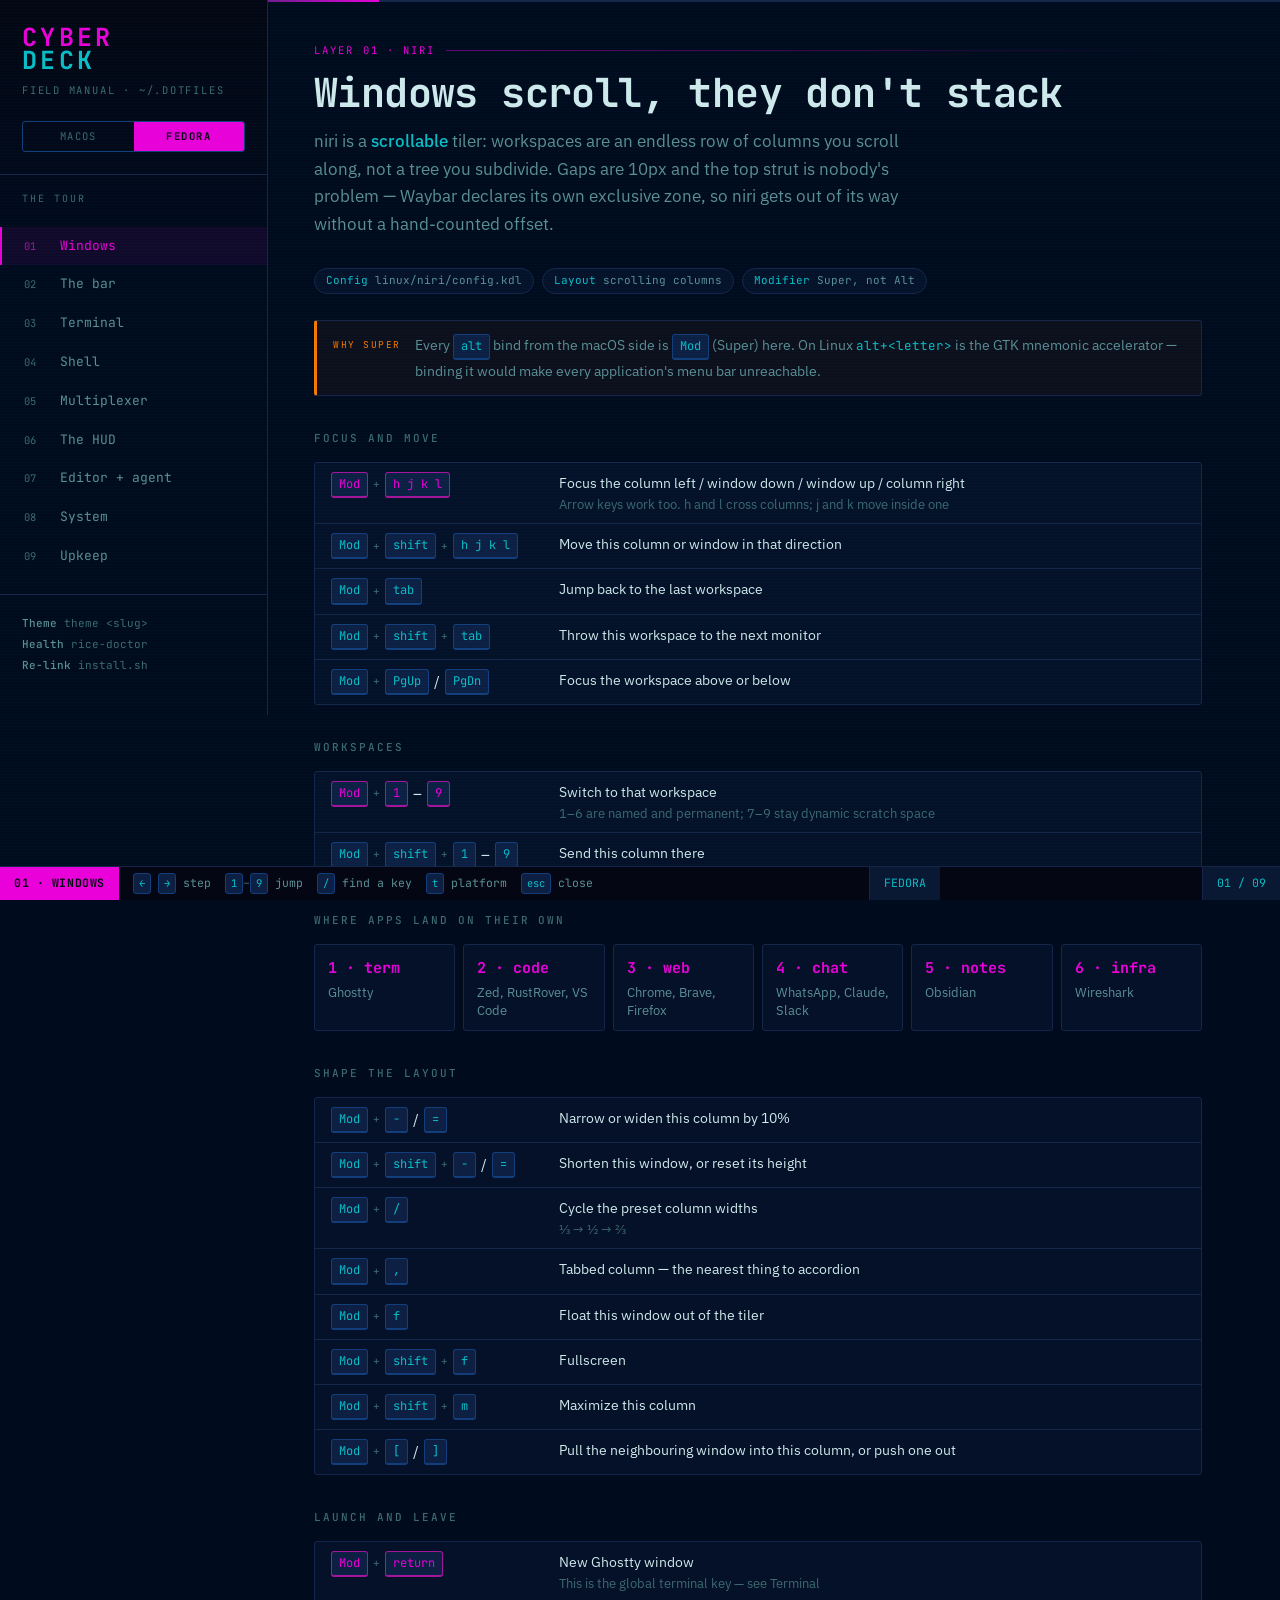
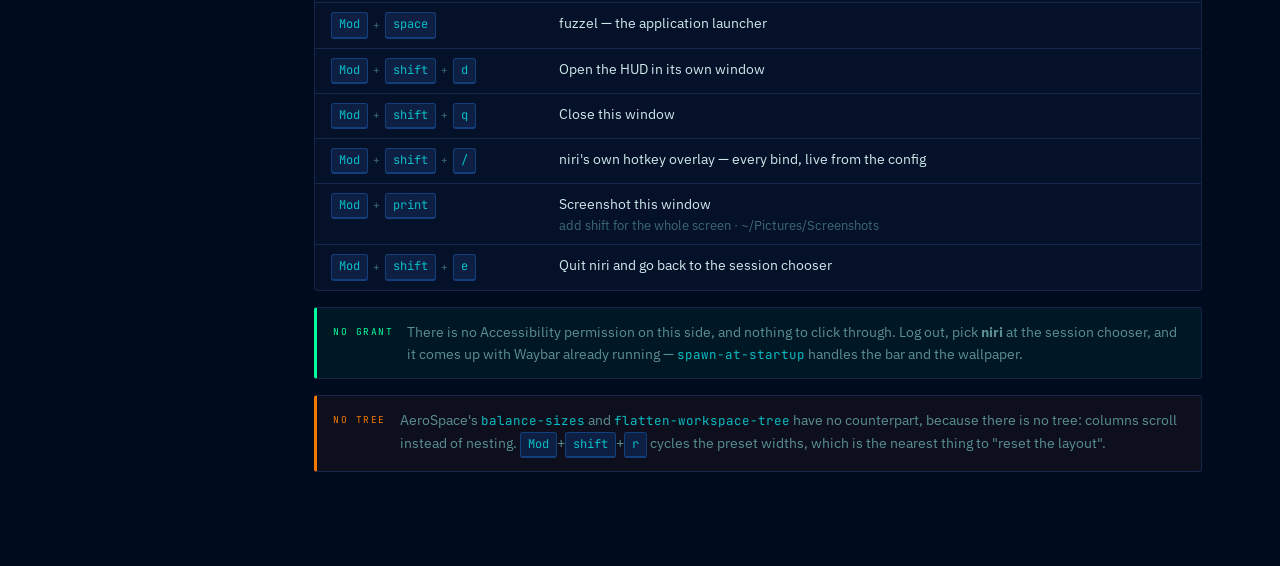
==== docs/cyberdeck-manual.html @ 25224acf "Make switching a theme one command instead of five `theme blade` rendered thirteen files and then to" ====
<title>Cyberdeck Field Manual</title>
<link rel="preconnect" href="https://fonts.googleapis.com">
<link rel="preconnect" href="https://fonts.gstatic.com" crossorigin>
<link rel="stylesheet" href="https://fonts.googleapis.com/css2?family=IBM+Plex+Sans:ital,wght@0,400;0,500;0,600;1,400&family=JetBrains+Mono:ital,wght@0,400;0,500;0,700;1,400&display=swap">

<style>
  /* ---------------------------------------------------------------------
     Cyberdeck Field Manual
     Single-theme by design: this documents a neon terminal rice, so every
     colour is painted explicitly and no light variant exists.
     Palette mirrors ~/.dotfiles/palette.sh.
  --------------------------------------------------------------------- */
  :root {
    --ground:    #000b1e;
    --deepest:   #040713;
    --panel:     #091833;
    --panel-hi:  #0d2044;
    --line:      #133e7c;
    --line-soft: #16264a;

    --fg:        #cfe9ec;
    --fg-mid:    #0abdc6;
    --fg-dim:    #5b8f95;
    --fg-faint:  #3d6a70;

    --magenta:   #ea00d9;
    --magenta-d: #a3159a;
    --purple:    #711c91;
    --green:     #00ff9f;
    --yellow:    #f3e600;
    --orange:    #f57800;
    --red:       #ff0055;

    --mono: "JetBrains Mono", ui-monospace, SFMono-Regular, Menlo, monospace;
    --sans: "IBM Plex Sans", system-ui, -apple-system, "Segoe UI", sans-serif;

    --rail: 268px;
    --bar: 34px;
  }

  * { box-sizing: border-box; }

  body {
    margin: 0;
    background: var(--ground);
    color: var(--fg);
    font-family: var(--sans);
    font-size: 15px;
    line-height: 1.6;
    -webkit-font-smoothing: antialiased;
    min-height: 100vh;
  }

  /* Faint scanline wash — the one ambient flourish, borrowed from the wallpaper. */
  body::before {
    content: "";
    position: fixed;
    inset: 0;
    pointer-events: none;
    z-index: 5;
    background: repeating-linear-gradient(
      to bottom,
      rgba(10, 189, 198, 0.028) 0px,
      rgba(10, 189, 198, 0.028) 1px,
      transparent 1px,
      transparent 3px
    );
  }

  a { color: var(--fg-mid); }

  /* ---------------- the platform switch ----------------
     Every divergent block is tagged .only-macos or .only-linux; anything
     untagged is true on both and renders once. This pair of rules is the
     whole mechanism — the rest is one attribute on <html>. */
  html[data-os="macos"] .only-linux,
  html[data-os="linux"] .only-macos { display: none !important; }

  :focus-visible {
    outline: 2px solid var(--magenta);
    outline-offset: 2px;
  }

  /* ---------------- shell ---------------- */

  .deck {
    display: grid;
    grid-template-columns: var(--rail) minmax(0, 1fr);
    min-height: 100vh;
    padding-bottom: var(--bar);
  }

  /* ---------------- left rail ---------------- */

  .rail {
    border-right: 1px solid var(--line-soft);
    background: linear-gradient(180deg, var(--deepest), var(--ground) 40%);
    padding: 26px 0 40px;
    position: sticky;
    top: 0;
    align-self: start;
    max-height: 100vh;
    overflow-y: auto;
  }

  .brand {
    padding: 0 22px 22px;
    display: flex;
    flex-direction: column;
    gap: 10px;
  }

  /* Block wordmark echoing the fastfetch CYBERDECK logo. */
  .wordmark {
    font-family: var(--mono);
    font-weight: 700;
    font-size: 25px;
    line-height: 0.92;
    letter-spacing: 0.13em;
    margin: 0;
    text-transform: uppercase;
  }
  .wordmark .a { color: var(--magenta); display: block; }
  .wordmark .b { color: var(--fg-mid); display: block; }

  .brand-sub {
    font-family: var(--mono);
    font-size: 10.5px;
    letter-spacing: 0.17em;
    text-transform: uppercase;
    color: var(--fg-faint);
    margin: 0;
  }

  .osbar {
    display: grid;
    grid-template-columns: 1fr 1fr;
    margin: 0 22px 22px;
    border: 1px solid var(--line);
    border-radius: 3px;
    overflow: hidden;
  }
  .osbtn {
    all: unset;
    cursor: pointer;
    text-align: center;
    padding: 6px 0;
    font-family: var(--mono);
    font-size: 10.5px;
    letter-spacing: 0.14em;
    text-transform: uppercase;
    color: var(--fg-faint);
    transition: color .12s, background .12s;
  }
  .osbtn:hover { color: var(--fg-mid); background: rgba(19, 62, 124, 0.2); }
  .osbtn[aria-pressed="true"] {
    color: var(--deepest);
    background: var(--magenta);
    font-weight: 700;
  }

  /* A key that exists on one platform only, shown inline next to its
     counterpart rather than in a note nobody reads. */
  .xplat {
    font-family: var(--mono);
    font-size: 11px;
    color: var(--fg-faint);
    white-space: nowrap;
  }

  .rail-label {
    font-family: var(--mono);
    font-size: 10px;
    letter-spacing: 0.2em;
    text-transform: uppercase;
    color: var(--fg-faint);
    padding: 0 22px 10px;
    border-top: 1px solid var(--line-soft);
    padding-top: 16px;
  }

  .nav { display: flex; flex-direction: column; }

  .nav button {
    all: unset;
    cursor: pointer;
    display: grid;
    grid-template-columns: 26px 1fr;
    align-items: baseline;
    gap: 10px;
    padding: 9px 22px;
    border-left: 2px solid transparent;
    font-family: var(--mono);
    font-size: 13px;
    color: var(--fg-dim);
    transition: color .12s, background .12s, border-color .12s;
  }
  .nav button:hover { color: var(--fg-mid); background: rgba(19, 62, 124, 0.16); }
  .nav button .idx {
    font-size: 10.5px;
    color: var(--fg-faint);
    font-variant-numeric: tabular-nums;
  }
  .nav button[aria-current="true"] {
    color: var(--magenta);
    border-left-color: var(--magenta);
    background: rgba(234, 0, 217, 0.07);
  }
  .nav button[aria-current="true"] .idx { color: var(--magenta-d); }

  .rail-foot {
    padding: 18px 22px 0;
    margin-top: 18px;
    border-top: 1px solid var(--line-soft);
    font-family: var(--mono);
    font-size: 11px;
    color: var(--fg-faint);
    line-height: 1.9;
  }
  .rail-foot b { color: var(--fg-dim); font-weight: 500; }

  /* ---------------- main column ---------------- */

  .main { min-width: 0; padding: 0 0 60px; }

  .progress {
    height: 2px;
    background: var(--line-soft);
    position: sticky;
    top: 0;
    z-index: 4;
  }
  .progress i {
    display: block;
    height: 100%;
    background: linear-gradient(90deg, var(--purple), var(--magenta));
    transition: width .25s ease;
  }

  .panel { padding: 40px 46px 0; max-width: 980px; }
  .panel[hidden] { display: none; }

  .eyebrow {
    font-family: var(--mono);
    font-size: 10.5px;
    letter-spacing: 0.2em;
    text-transform: uppercase;
    color: var(--magenta);
    margin: 0 0 12px;
    display: flex;
    align-items: center;
    gap: 10px;
  }
  .eyebrow::after {
    content: "";
    flex: 1;
    height: 1px;
    background: linear-gradient(90deg, rgba(234,0,217,.45), transparent);
  }

  h1 {
    font-family: var(--mono);
    font-weight: 700;
    font-size: clamp(28px, 3.6vw, 40px);
    line-height: 1.08;
    letter-spacing: -0.015em;
    margin: 0 0 14px;
    color: var(--fg);
    text-wrap: balance;
  }

  .lede {
    font-size: 17px;
    line-height: 1.62;
    color: var(--fg-dim);
    max-width: 62ch;
    margin: 0 0 30px;
  }
  .lede strong { color: var(--fg-mid); font-weight: 500; }

  h2 {
    font-family: var(--mono);
    font-size: 11px;
    letter-spacing: 0.18em;
    text-transform: uppercase;
    color: var(--fg-faint);
    margin: 34px 0 14px;
    font-weight: 500;
  }

  /* ---------------- key tables ---------------- */

  .keys {
    border: 1px solid var(--line-soft);
    border-radius: 3px;
    overflow: hidden;
    background: rgba(9, 24, 51, 0.5);
  }
  .keys .row {
    display: grid;
    grid-template-columns: minmax(150px, 210px) 1fr;
    gap: 18px;
    padding: 9px 16px;
    border-top: 1px solid var(--line-soft);
    align-items: baseline;
  }
  .keys .row:first-child { border-top: 0; }
  .keys .row:hover { background: rgba(19, 62, 124, 0.17); }
  .keys .act { color: var(--fg); font-size: 14px; }
  .keys .act em {
    font-style: normal;
    color: var(--fg-faint);
    font-size: 12.5px;
    display: block;
  }

  kbd {
    font-family: var(--mono);
    font-size: 12px;
    color: var(--fg-mid);
    background: var(--panel-hi);
    border: 1px solid var(--line);
    border-bottom-width: 2px;
    border-radius: 3px;
    padding: 2px 7px;
    white-space: nowrap;
    display: inline-block;
  }
  kbd.accent { color: var(--magenta); border-color: var(--magenta-d); }
  .kseq { display: flex; flex-wrap: wrap; gap: 5px; align-items: center; }
  .kseq .plus { color: var(--fg-faint); font-family: var(--mono); font-size: 11px; }

  /* ---------------- command list ---------------- */

  .cmds { display: flex; flex-direction: column; gap: 1px; }
  .cmd {
    display: grid;
    grid-template-columns: minmax(190px, 260px) 1fr;
    gap: 18px;
    padding: 10px 16px;
    background: rgba(9, 24, 51, 0.5);
    border-left: 2px solid var(--purple);
    align-items: baseline;
  }
  .cmd code {
    font-family: var(--mono);
    font-size: 13px;
    color: var(--green);
    word-break: break-word;
  }
  .cmd span { color: var(--fg-dim); font-size: 14px; }

  /* ---------------- notes ---------------- */

  .note {
    display: grid;
    grid-template-columns: auto 1fr;
    gap: 14px;
    padding: 13px 16px;
    border: 1px solid var(--line-soft);
    border-left: 3px solid var(--orange);
    border-radius: 3px;
    background: rgba(245, 120, 0, 0.05);
    margin-top: 16px;
    align-items: start;
  }
  .note.blocked { border-left-color: var(--red); background: rgba(255, 0, 85, 0.05); }
  .note.good { border-left-color: var(--green); background: rgba(0, 255, 159, 0.05); }
  .note .tag {
    font-family: var(--mono);
    font-size: 9.5px;
    letter-spacing: 0.16em;
    text-transform: uppercase;
    color: var(--orange);
    padding-top: 3px;
    white-space: nowrap;
  }
  .note.blocked .tag { color: var(--red); }
  .note.good .tag { color: var(--green); }
  .note p { margin: 0; font-size: 14px; color: var(--fg-dim); }
  .note code {
    font-family: var(--mono);
    font-size: 12.5px;
    color: var(--fg-mid);
  }

  /* ---------------- meta strip ---------------- */

  .meta {
    display: flex;
    flex-wrap: wrap;
    gap: 8px;
    margin-bottom: 26px;
  }
  .chip {
    font-family: var(--mono);
    font-size: 11px;
    color: var(--fg-dim);
    border: 1px solid var(--line-soft);
    border-radius: 999px;
    padding: 3px 11px;
    background: rgba(9, 24, 51, 0.6);
  }
  .chip b { color: var(--fg-mid); font-weight: 400; }

  /* ---------------- workspace map ---------------- */

  .wsmap { display: grid; grid-template-columns: repeat(auto-fit, minmax(128px, 1fr)); gap: 8px; }
  .ws {
    border: 1px solid var(--line-soft);
    border-radius: 3px;
    padding: 11px 13px;
    background: rgba(9, 24, 51, 0.5);
  }
  .ws .n {
    font-family: var(--mono);
    font-size: 15px;
    color: var(--magenta);
    font-weight: 700;
  }
  .ws .apps { font-size: 12.5px; color: var(--fg-dim); margin-top: 3px; line-height: 1.45; }

  /* ---------------- hud grid diagram ---------------- */

  .hudgrid {
    display: grid;
    grid-template-columns: 1fr 1fr;
    gap: 6px;
    border: 1px solid var(--magenta-d);
    border-radius: 3px;
    padding: 6px;
    background: var(--deepest);
  }
  .hudpane {
    border: 1px solid var(--line);
    border-radius: 2px;
    padding: 13px;
    min-height: 82px;
    background: rgba(9, 24, 51, 0.6);
  }
  .hudpane .t {
    font-family: var(--mono);
    font-size: 12.5px;
    color: var(--fg-mid);
  }
  .hudpane .d { font-size: 12.5px; color: var(--fg-faint); margin-top: 4px; line-height: 1.45; }

  /* ---------------- search ---------------- */

  .searchwrap { padding: 34px 46px 0; max-width: 980px; }
  .searchbox {
    display: flex;
    align-items: center;
    gap: 10px;
    border: 1px solid var(--magenta-d);
    border-radius: 3px;
    background: var(--panel);
    padding: 9px 14px;
  }
  .searchbox .p { font-family: var(--mono); color: var(--magenta); font-size: 14px; }
  .searchbox input {
    all: unset;
    flex: 1;
    font-family: var(--mono);
    font-size: 14px;
    color: var(--fg);
    min-width: 0;
  }
  .searchbox input::placeholder { color: var(--fg-faint); }
  .searchbox .esc { font-family: var(--mono); font-size: 10.5px; color: var(--fg-faint); }

  .results { margin-top: 16px; display: flex; flex-direction: column; gap: 1px; }
  .result {
    display: grid;
    grid-template-columns: minmax(140px, 190px) 1fr auto;
    gap: 16px;
    align-items: baseline;
    padding: 9px 16px;
    background: rgba(9, 24, 51, 0.5);
    border-left: 2px solid var(--line);
  }
  .result .where {
    font-family: var(--mono);
    font-size: 10.5px;
    letter-spacing: 0.12em;
    text-transform: uppercase;
    color: var(--fg-faint);
  }
  .result .act { font-size: 14px; color: var(--fg); }
  .noresult {
    font-family: var(--mono);
    font-size: 13px;
    color: var(--fg-faint);
    padding: 18px 16px;
  }

  /* ---------------- bottom status bar (echoes tmux) ---------------- */

  .statusbar {
    position: fixed;
    left: 0; right: 0; bottom: 0;
    height: var(--bar);
    z-index: 6;
    display: flex;
    align-items: stretch;
    background: var(--deepest);
    border-top: 1px solid var(--line-soft);
    font-family: var(--mono);
    font-size: 11.5px;
  }
  .sb-left {
    background: var(--magenta);
    color: var(--deepest);
    font-weight: 700;
    display: flex;
    align-items: center;
    padding: 0 14px;
    letter-spacing: 0.05em;
  }
  .sb-mid {
    display: flex;
    align-items: center;
    padding: 0 14px;
    color: var(--fg-faint);
    gap: 14px;
    overflow-x: auto;
    white-space: nowrap;
    scrollbar-width: none;
  }
  .sb-mid::-webkit-scrollbar { display: none; }
  .sb-mid b { color: var(--fg-dim); font-weight: 400; }
  .sb-mid kbd { font-size: 10.5px; padding: 1px 5px; border-bottom-width: 1px; }
  .sb-right {
    margin-left: auto;
    display: flex;
    align-items: center;
    padding: 0 14px;
    color: var(--fg-mid);
    background: var(--panel);
    border-left: 1px solid var(--line-soft);
    font-variant-numeric: tabular-nums;
    white-space: nowrap;
  }

  /* ---------------- responsive ---------------- */

  @media (max-width: 860px) {
    .deck { grid-template-columns: 1fr; }
    .rail {
      position: static;
      max-height: none;
      border-right: 0;
      border-bottom: 1px solid var(--line-soft);
    }
    .nav { flex-direction: row; overflow-x: auto; }
    .nav button { white-space: nowrap; border-left: 0; border-bottom: 2px solid transparent; }
    .nav button[aria-current="true"] { border-left-color: transparent; border-bottom-color: var(--magenta); }
    .rail-foot { display: none; }
    .panel, .searchwrap { padding-left: 20px; padding-right: 20px; }
    .keys .row, .cmd, .result { grid-template-columns: 1fr; gap: 5px; }
  }

  @media (prefers-reduced-motion: reduce) {
    * { animation: none !important; transition: none !important; }
  }
</style>

<div class="deck">

  <!-- ============================= RAIL ============================= -->
  <aside class="rail">
    <div class="brand">
      <h2 class="wordmark" style="margin:0;">
        <span class="a">Cyber</span><span class="b">deck</span>
      </h2>
      <p class="brand-sub">Field manual · ~/.dotfiles</p>
    </div>

    <div class="osbar" role="group" aria-label="Platform">
      <button type="button" class="osbtn" data-set-os="macos">macOS</button>
      <button type="button" class="osbtn" data-set-os="linux">Fedora</button>
    </div>

    <p class="rail-label">The tour</p>
    <nav class="nav" id="nav" aria-label="Layers"></nav>

    <div class="rail-foot">
      <b>Theme</b> theme &lt;slug&gt;<br>
      <b>Health</b> rice-doctor<br>
      <b>Re-link</b> install.sh
    </div>
  </aside>

  <!-- ============================= MAIN ============================= -->
  <main class="main">
    <div class="progress"><i id="bar" style="width:11%"></i></div>

    <!-- search overlay panel -->
    <div class="searchwrap" id="searchwrap" hidden>
      <div class="searchbox">
        <span class="p">/</span>
        <input id="q" type="text" placeholder="filter every key and command…" autocomplete="off" spellcheck="false">
        <span class="esc">ESC to close</span>
      </div>
      <div class="results" id="results"></div>
    </div>

    <div id="panels">

      <!-- ---------------- 1 · WINDOWS ---------------- -->
      <section class="panel" data-title="Windows">

        <!-- .......... macOS .......... -->
        <div class="only-macos">
        <p class="eyebrow">Layer 01 · AeroSpace</p>
        <h1>Windows tile themselves</h1>
        <p class="lede">AeroSpace tiles every window into workspaces. It runs with <strong>SIP intact</strong> — that's why it was chosen over yabai, whose best features need SIP disabled. Gaps are 10px, except 42px at the top where the bar sits.</p>

        <div class="meta">
          <span class="chip"><b>Config</b> macos/aerospace/aerospace.toml</span>
          <span class="chip"><b>Layout</b> tiles, auto orientation</span>
          <span class="chip"><b>Starts</b> at login</span>
        </div>

        <h2>Focus and move</h2>
        <div class="keys">
          <div class="row"><div class="kseq"><kbd>alt</kbd><span class="plus">+</span><kbd>h j k l</kbd></div><div class="act">Focus the window left / down / up / right <em>Arrow keys work too</em></div></div>
          <div class="row"><div class="kseq"><kbd>alt</kbd><span class="plus">+</span><kbd>shift</kbd><span class="plus">+</span><kbd>h j k l</kbd></div><div class="act">Move this window in that direction</div></div>
          <div class="row"><div class="kseq"><kbd>alt</kbd><span class="plus">+</span><kbd>tab</kbd></div><div class="act">Jump back to the last workspace</div></div>
          <div class="row"><div class="kseq"><kbd>alt</kbd><span class="plus">+</span><kbd>shift</kbd><span class="plus">+</span><kbd>tab</kbd></div><div class="act">Throw this workspace to the next monitor</div></div>
        </div>

        <h2>Workspaces</h2>
        <div class="keys">
          <div class="row"><div class="kseq"><kbd class="accent">alt</kbd><span class="plus">+</span><kbd class="accent">1</kbd>–<kbd class="accent">9</kbd></div><div class="act">Switch to that workspace</div></div>
          <div class="row"><div class="kseq"><kbd>alt</kbd><span class="plus">+</span><kbd>shift</kbd><span class="plus">+</span><kbd>1</kbd>–<kbd>9</kbd></div><div class="act">Send this window there and follow it</div></div>
        </div>

        <h2>Where apps land on their own</h2>
        <div class="wsmap">
          <div class="ws"><div class="n">1</div><div class="apps">Ghostty</div></div>
          <div class="ws"><div class="n">2</div><div class="apps">Zed, RustRover, VS Code</div></div>
          <div class="ws"><div class="n">3</div><div class="apps">Chrome, Safari, Brave</div></div>
          <div class="ws"><div class="n">4</div><div class="apps">WhatsApp, Claude</div></div>
          <div class="ws"><div class="n">5</div><div class="apps">Obsidian</div></div>
          <div class="ws"><div class="n">6</div><div class="apps">OrbStack</div></div>
        </div>

        <h2>Shape the layout</h2>
        <div class="keys">
          <div class="row"><div class="kseq"><kbd>alt</kbd><span class="plus">+</span><kbd>-</kbd> / <kbd>=</kbd></div><div class="act">Shrink or grow the focused window by 50px</div></div>
          <div class="row"><div class="kseq"><kbd>alt</kbd><span class="plus">+</span><kbd>shift</kbd><span class="plus">+</span><kbd>=</kbd></div><div class="act">Balance every window to equal size</div></div>
          <div class="row"><div class="kseq"><kbd>alt</kbd><span class="plus">+</span><kbd>/</kbd></div><div class="act">Tiles layout — flip horizontal / vertical</div></div>
          <div class="row"><div class="kseq"><kbd>alt</kbd><span class="plus">+</span><kbd>,</kbd></div><div class="act">Accordion layout</div></div>
          <div class="row"><div class="kseq"><kbd>alt</kbd><span class="plus">+</span><kbd>f</kbd></div><div class="act">Float this window out of the tiler</div></div>
          <div class="row"><div class="kseq"><kbd>alt</kbd><span class="plus">+</span><kbd>shift</kbd><span class="plus">+</span><kbd>f</kbd></div><div class="act">Fullscreen</div></div>
          <div class="row"><div class="kseq"><kbd>alt</kbd><span class="plus">+</span><kbd>shift</kbd><span class="plus">+</span><kbd>&#39;</kbd></div><div class="act">Join this window with the one to its right</div></div>
        </div>

        <h2>Modes — hands stay on the keys</h2>
        <div class="keys">
          <div class="row"><div class="kseq"><kbd>alt</kbd><span class="plus">+</span><kbd>shift</kbd><span class="plus">+</span><kbd>r</kbd></div><div class="act">Resize mode <em>h j k l to resize, b balances, esc or enter leaves</em></div></div>
          <div class="row"><div class="kseq"><kbd>alt</kbd><span class="plus">+</span><kbd>shift</kbd><span class="plus">+</span><kbd>;</kbd></div><div class="act">Service mode — the escape hatches <em>r resets the layout · f floats · backspace closes every other window · esc reloads the config</em></div></div>
        </div>

        <div class="note blocked">
          <span class="tag">Blocked</span>
          <p>If the CLI says it can't connect while AeroSpace is clearly running, Accessibility permission hasn't been granted. Open <code>System Settings ▸ Privacy &amp; Security ▸ Accessibility</code> and enable AeroSpace. This is the one step that can't be scripted.</p>
        </div>
        </div>

        <!-- .......... Fedora .......... -->
        <div class="only-linux">
        <p class="eyebrow">Layer 01 · niri</p>
        <h1>Windows scroll, they don't stack</h1>
        <p class="lede">niri is a <strong>scrollable</strong> tiler: workspaces are an endless row of columns you scroll along, not a tree you subdivide. Gaps are 10px and the top strut is nobody's problem — Waybar declares its own exclusive zone, so niri gets out of its way without a hand-counted offset.</p>

        <div class="meta">
          <span class="chip"><b>Config</b> linux/niri/config.kdl</span>
          <span class="chip"><b>Layout</b> scrolling columns</span>
          <span class="chip"><b>Modifier</b> Super, not Alt</span>
        </div>

        <div class="note">
          <span class="tag">Why Super</span>
          <p>Every <kbd>alt</kbd> bind from the macOS side is <kbd>Mod</kbd> (Super) here. On Linux <code>alt+&lt;letter&gt;</code> is the GTK mnemonic accelerator — binding it would make every application's menu bar unreachable.</p>
        </div>

        <h2>Focus and move</h2>
        <div class="keys">
          <div class="row"><div class="kseq"><kbd class="accent">Mod</kbd><span class="plus">+</span><kbd class="accent">h j k l</kbd></div><div class="act">Focus the column left / window down / window up / column right <em>Arrow keys work too. h and l cross columns; j and k move inside one</em></div></div>
          <div class="row"><div class="kseq"><kbd>Mod</kbd><span class="plus">+</span><kbd>shift</kbd><span class="plus">+</span><kbd>h j k l</kbd></div><div class="act">Move this column or window in that direction</div></div>
          <div class="row"><div class="kseq"><kbd>Mod</kbd><span class="plus">+</span><kbd>tab</kbd></div><div class="act">Jump back to the last workspace</div></div>
          <div class="row"><div class="kseq"><kbd>Mod</kbd><span class="plus">+</span><kbd>shift</kbd><span class="plus">+</span><kbd>tab</kbd></div><div class="act">Throw this workspace to the next monitor</div></div>
          <div class="row"><div class="kseq"><kbd>Mod</kbd><span class="plus">+</span><kbd>PgUp</kbd> / <kbd>PgDn</kbd></div><div class="act">Focus the workspace above or below</div></div>
        </div>

        <h2>Workspaces</h2>
        <div class="keys">
          <div class="row"><div class="kseq"><kbd class="accent">Mod</kbd><span class="plus">+</span><kbd class="accent">1</kbd>–<kbd class="accent">9</kbd></div><div class="act">Switch to that workspace <em>1–6 are named and permanent; 7–9 stay dynamic scratch space</em></div></div>
          <div class="row"><div class="kseq"><kbd>Mod</kbd><span class="plus">+</span><kbd>shift</kbd><span class="plus">+</span><kbd>1</kbd>–<kbd>9</kbd></div><div class="act">Send this column there</div></div>
        </div>

        <h2>Where apps land on their own</h2>
        <div class="wsmap">
          <div class="ws"><div class="n">1 · term</div><div class="apps">Ghostty</div></div>
          <div class="ws"><div class="n">2 · code</div><div class="apps">Zed, RustRover, VS Code</div></div>
          <div class="ws"><div class="n">3 · web</div><div class="apps">Chrome, Brave, Firefox</div></div>
          <div class="ws"><div class="n">4 · chat</div><div class="apps">WhatsApp, Claude, Slack</div></div>
          <div class="ws"><div class="n">5 · notes</div><div class="apps">Obsidian</div></div>
          <div class="ws"><div class="n">6 · infra</div><div class="apps">Wireshark</div></div>
        </div>

        <h2>Shape the layout</h2>
        <div class="keys">
          <div class="row"><div class="kseq"><kbd>Mod</kbd><span class="plus">+</span><kbd>-</kbd> / <kbd>=</kbd></div><div class="act">Narrow or widen this column by 10%</div></div>
          <div class="row"><div class="kseq"><kbd>Mod</kbd><span class="plus">+</span><kbd>shift</kbd><span class="plus">+</span><kbd>-</kbd> / <kbd>=</kbd></div><div class="act">Shorten this window, or reset its height</div></div>
          <div class="row"><div class="kseq"><kbd>Mod</kbd><span class="plus">+</span><kbd>/</kbd></div><div class="act">Cycle the preset column widths <em>⅓ → ½ → ⅔</em></div></div>
          <div class="row"><div class="kseq"><kbd>Mod</kbd><span class="plus">+</span><kbd>,</kbd></div><div class="act">Tabbed column — the nearest thing to accordion</div></div>
          <div class="row"><div class="kseq"><kbd>Mod</kbd><span class="plus">+</span><kbd>f</kbd></div><div class="act">Float this window out of the tiler</div></div>
          <div class="row"><div class="kseq"><kbd>Mod</kbd><span class="plus">+</span><kbd>shift</kbd><span class="plus">+</span><kbd>f</kbd></div><div class="act">Fullscreen</div></div>
          <div class="row"><div class="kseq"><kbd>Mod</kbd><span class="plus">+</span><kbd>shift</kbd><span class="plus">+</span><kbd>m</kbd></div><div class="act">Maximize this column</div></div>
          <div class="row"><div class="kseq"><kbd>Mod</kbd><span class="plus">+</span><kbd>[</kbd> / <kbd>]</kbd></div><div class="act">Pull the neighbouring window into this column, or push one out</div></div>
        </div>

        <h2>Launch and leave</h2>
        <div class="keys">
          <div class="row"><div class="kseq"><kbd class="accent">Mod</kbd><span class="plus">+</span><kbd class="accent">return</kbd></div><div class="act">New Ghostty window <em>This is the global terminal key — see Terminal</em></div></div>
          <div class="row"><div class="kseq"><kbd>Mod</kbd><span class="plus">+</span><kbd>space</kbd></div><div class="act">fuzzel — the application launcher</div></div>
          <div class="row"><div class="kseq"><kbd>Mod</kbd><span class="plus">+</span><kbd>shift</kbd><span class="plus">+</span><kbd>d</kbd></div><div class="act">Open the HUD in its own window</div></div>
          <div class="row"><div class="kseq"><kbd>Mod</kbd><span class="plus">+</span><kbd>shift</kbd><span class="plus">+</span><kbd>q</kbd></div><div class="act">Close this window</div></div>
          <div class="row"><div class="kseq"><kbd>Mod</kbd><span class="plus">+</span><kbd>shift</kbd><span class="plus">+</span><kbd>/</kbd></div><div class="act">niri's own hotkey overlay — every bind, live from the config</div></div>
          <div class="row"><div class="kseq"><kbd>Mod</kbd><span class="plus">+</span><kbd>print</kbd></div><div class="act">Screenshot this window <em>add shift for the whole screen · ~/Pictures/Screenshots</em></div></div>
          <div class="row"><div class="kseq"><kbd>Mod</kbd><span class="plus">+</span><kbd>shift</kbd><span class="plus">+</span><kbd>e</kbd></div><div class="act">Quit niri and go back to the session chooser</div></div>
        </div>

        <div class="note good">
          <span class="tag">No grant</span>
          <p>There is no Accessibility permission on this side, and nothing to click through. Log out, pick <b>niri</b> at the session chooser, and it comes up with Waybar already running — <code>spawn-at-startup</code> handles the bar and the wallpaper.</p>
        </div>

        <div class="note">
          <span class="tag">No tree</span>
          <p>AeroSpace's <code>balance-sizes</code> and <code>flatten-workspace-tree</code> have no counterpart, because there is no tree: columns scroll instead of nesting. <kbd>Mod</kbd>+<kbd>shift</kbd>+<kbd>r</kbd> cycles the preset widths, which is the nearest thing to "reset the layout".</p>
        </div>
        </div>
      </section>

      <!-- ---------------- 2 · THE BAR ---------------- -->
      <section class="panel" data-title="The bar">

        <!-- .......... macOS .......... -->
        <div class="only-macos">
        <p class="eyebrow">Layer 02 · SketchyBar + JankyBorders</p>
        <h1>The bar reads your own network</h1>
        <p class="lede">macOS's menu bar is hidden; SketchyBar replaces it with 18 items. The interesting part: the <strong>net</strong> and <strong>link</strong> items aren't shelling out to netstat and ping — they scrape <strong>netwatch's own daemon</strong>.</p>

        <div class="meta">
          <span class="chip"><b>Config</b> macos/sketchybar/sketchybarrc</span>
          <span class="chip"><b>Feed</b> 127.0.0.1:9464</span>
          <span class="chip"><b>Cost</b> 0.4% CPU · 15MB</span>
        </div>

        <h2>What's up there</h2>
        <div class="keys">
          <div class="row"><div class="kseq"><kbd>spaces</kbd></div><div class="act">Live AeroSpace workspaces — the focused one glows magenta</div></div>
          <div class="row"><div class="kseq"><kbd>front_app</kbd></div><div class="act">Whatever app currently has focus</div></div>
          <div class="row"><div class="kseq"><kbd>cpu · mem · disk</kbd></div><div class="act">System vitals <em>a shell plugin each — top, memory_pressure and df have to be parsed</em></div></div>
          <div class="row"><div class="kseq"><kbd class="accent">net</kbd></div><div class="act">Throughput up and down <em>from netwatch, not netstat</em></div></div>
          <div class="row"><div class="kseq"><kbd class="accent">link</kbd></div><div class="act">Gateway RTT, DNS RTT, loss ratio, live connection count</div></div>
          <div class="row"><div class="kseq"><kbd>battery · clock</kbd></div><div class="act">The usual suspects, in the palette</div></div>
        </div>

        <h2>Driving it</h2>
        <div class="cmds">
          <div class="cmd"><code>brew services restart sketchybar</code><span>Restart the bar after a config edit</span></div>
          <div class="cmd"><code>sketchybar --reload</code><span>Reload without a full restart</span></div>
          <div class="cmd"><code>curl -s 127.0.0.1:9464/metrics</code><span>Read the raw feed the bar is drinking from</span></div>
          <div class="cmd"><code>launchctl kickstart -k gui/501/io.matt.netwatch-metrics</code><span>Restart the netwatch daemon behind it</span></div>
        </div>

        <div class="note">
          <span class="tag">Gotcha</span>
          <p><code>launchctl bootout</code> is asynchronous — bootstrapping straight after it races the teardown and fails silently. Always <code>kickstart</code> a service that's already loaded rather than cycling it.</p>
        </div>

        <div class="note good">
          <span class="tag">Borders</span>
          <p>JankyBorders draws the magenta glow on the focused window and a dim purple on the rest. It's launched by <code>macos/bin/borders.sh</code> and needs no permissions.</p>
        </div>
        </div>

        <!-- .......... Fedora .......... -->
        <div class="only-linux">
        <p class="eyebrow">Layer 02 · Waybar</p>
        <h1>The bar reads your own network</h1>
        <p class="lede">Same claim, seven items instead of eighteen, and <strong>only two of them need a script</strong>. cpu, memory, disk and battery each wanted a shell plugin on macOS purely because <code>top</code>, <code>memory_pressure</code> and <code>pmset</code> have to be parsed; Waybar reads all four out of <code>/proc</code> and <code>/sys</code> itself. What's left in <code>scripts/</code> is <strong>link</strong> and <strong>net</strong> — the netwatch-fed pair, which was always the part worth having.</p>

        <div class="meta">
          <span class="chip"><b>Config</b> linux/waybar/config.jsonc</span>
          <span class="chip"><b>Feed</b> 127.0.0.1:9464</span>
          <span class="chip"><b>Scripts</b> 2 of 7</span>
        </div>

        <h2>What's up there</h2>
        <div class="keys">
          <div class="row"><div class="kseq"><kbd>niri/workspaces</kbd></div><div class="act">The six named workspaces, numbered — the focused one glows magenta <em>click to switch</em></div></div>
          <div class="row"><div class="kseq"><kbd>niri/window</kbd></div><div class="act">Title of the focused window, capped at 48 characters</div></div>
          <div class="row"><div class="kseq"><kbd>cpu · memory · disk</kbd></div><div class="act">System vitals, straight from the kernel <em>click any of them to open btop</em></div></div>
          <div class="row"><div class="kseq"><kbd class="accent">net</kbd></div><div class="act">Throughput up and down <em>from netwatch, not /proc/net/dev</em></div></div>
          <div class="row"><div class="kseq"><kbd class="accent">link</kbd></div><div class="act">Gateway RTT, DNS RTT, loss ratio, live connection count <em>click to open netwatch</em></div></div>
          <div class="row"><div class="kseq"><kbd>battery · clock</kbd></div><div class="act">BAT1 with time-to-empty and draw in watts, then the clock</div></div>
        </div>

        <h2>Driving it</h2>
        <div class="cmds">
          <div class="cmd"><code>pkill -USR2 waybar</code><span>Reload config and stylesheet in place — no restart</span></div>
          <div class="cmd"><code>waybar</code><span>Run it in a terminal to see why it won't start</span></div>
          <div class="cmd"><code>curl -s 127.0.0.1:9464/metrics</code><span>Read the raw feed the bar is drinking from</span></div>
          <div class="cmd"><code>systemctl --user restart netwatch-metrics</code><span>Restart the netwatch daemon behind it</span></div>
          <div class="cmd"><code>journalctl --user -u netwatch-metrics -f</code><span>Follow that daemon's log</span></div>
        </div>

        <div class="note">
          <span class="tag">Reload</span>
          <p>Waybar reloads on <code>SIGUSR2</code>, and <code>install.sh</code> sends it only on a run that actually rewrote something under <code>~/.config/waybar</code>. A re-link that changed nothing leaves the bar alone.</p>
        </div>

        <div class="note good">
          <span class="tag">No borders daemon</span>
          <p>JankyBorders has no counterpart here and needs none: niri draws its own <code>focus-ring</code>, magenta on focus and purple at rest, from the same two palette entries. That is one fewer daemon on this side, not a missing feature.</p>
        </div>
        </div>
      </section>

      <!-- ---------------- 3 · TERMINAL ---------------- -->
      <section class="panel" data-title="Terminal">
        <p class="eyebrow">Layer 03 · Ghostty</p>
        <h1>One terminal, always a keystroke away</h1>
        <p class="lede">Ghostty at 88% opacity with a 26px blur — the translucency is most of what makes the rice read as cyberpunk. Everything above the keybinds is one shared config; <code>common/ghostty/platform-{macos,linux}.conf</code> holds the half that can't be.</p>

        <div class="meta">
          <span class="chip"><b>Config</b> common/ghostty/config</span>
          <span class="chip"><b>Font</b> JetBrainsMono NF 14</span>
          <span class="chip"><b>Window</b> 200 × 52 cells</span>
        </div>

        <h2>Keys</h2>
        <div class="only-macos">
        <div class="keys">
          <div class="row"><div class="kseq"><kbd class="accent">cmd</kbd><span class="plus">+</span><kbd class="accent">`</kbd></div><div class="act">Drop the quick terminal over whatever you're in <em>Global — works from any app</em></div></div>
          <div class="row"><div class="kseq"><kbd>cmd</kbd><span class="plus">+</span><kbd>d</kbd></div><div class="act">Split right</div></div>
          <div class="row"><div class="kseq"><kbd>cmd</kbd><span class="plus">+</span><kbd>shift</kbd><span class="plus">+</span><kbd>d</kbd></div><div class="act">Split down</div></div>
          <div class="row"><div class="kseq"><kbd>cmd</kbd><span class="plus">+</span><kbd>shift</kbd><span class="plus">+</span><kbd>h j k l</kbd></div><div class="act">Move between splits <em>Unfocused splits dim to 72%</em></div></div>
        </div>
        </div>
        <div class="only-linux">
        <div class="keys">
          <div class="row"><div class="kseq"><kbd class="accent">Mod</kbd><span class="plus">+</span><kbd class="accent">return</kbd></div><div class="act">New Ghostty window, from anywhere <em>The compositor's bind, not Ghostty's — see the note below</em></div></div>
          <div class="row"><div class="kseq"><kbd>ctrl</kbd><span class="plus">+</span><kbd>shift</kbd><span class="plus">+</span><kbd>`</kbd></div><div class="act">Toggle the quick terminal <em>Only from inside Ghostty</em></div></div>
          <div class="row"><div class="kseq"><kbd>ctrl</kbd><span class="plus">+</span><kbd>shift</kbd><span class="plus">+</span><kbd>d</kbd></div><div class="act">Split right</div></div>
          <div class="row"><div class="kseq"><kbd>ctrl</kbd><span class="plus">+</span><kbd>alt</kbd><span class="plus">+</span><kbd>shift</kbd><span class="plus">+</span><kbd>d</kbd></div><div class="act">Split down</div></div>
          <div class="row"><div class="kseq"><kbd>ctrl</kbd><span class="plus">+</span><kbd>shift</kbd><span class="plus">+</span><kbd>h j k l</kbd></div><div class="act">Move between splits <em>Unfocused splits dim to 72%</em></div></div>
        </div>

        <div class="note">
          <span class="tag">Why shift</span>
          <p>Every <kbd>cmd</kbd> bind from the macOS half becomes <kbd>ctrl</kbd>+<kbd>shift</kbd> here. The shift is not decoration: plain <code>ctrl+d</code> is EOF and <code>ctrl+c</code> is SIGINT, and a terminal that eats either one is broken.</p>
        </div>
        </div>

        <h2>Checking it</h2>
        <div class="cmds">
          <div class="cmd"><code>ghostty +validate-config</code><span>Exits 0 when the config parses</span></div>
          <div class="cmd"><code>ghostty +show-config</code><span>See every value as actually resolved</span></div>
          <div class="cmd"><code>ghostty +list-fonts</code><span>Confirm a font is visible to Ghostty</span></div>
        </div>

        <div class="note only-macos">
          <span class="tag">First run</span>
          <p>The quick terminal is a <em>global</em> hotkey, so macOS asks for Accessibility permission the first time you press it. Grant it once and it stays.</p>
        </div>

        <div class="only-linux">
        <h2>Getting it installed</h2>
        <div class="cmds">
          <div class="cmd"><code>linux/ghostty.sh</code><span>Build the pinned release from upstream's signed tarball into ~/.local</span></div>
          <div class="cmd"><code>GHOSTTY_VERSION=1.3.2 linux/ghostty.sh</code><span>Move to a different release</span></div>
        </div>

        <div class="note">
          <span class="tag">Not packaged</span>
          <p>Fedora doesn't ship Ghostty and its filtered Flathub doesn't carry it, so the only prebuilt binaries are third-party COPRs — which <code>packages.sh</code> refuses to pick for you. <code>linux/ghostty.sh</code> checks the tarball's minisign signature before unpacking it, and reads the required Zig version out of the source it just verified: Fedora ships two Zig minors and only one of them can build Ghostty.</p>
        </div>

        <div class="note">
          <span class="tag">No global hotkey</span>
          <p>GTK has no system-wide hotkey API, so <code>global:</code> binds don't work on this side. The compositor owns that job instead — <kbd>Mod</kbd>+<kbd>return</kbd> in <code>config.kdl</code> spawns Ghostty. The dropdown itself still works, from inside the terminal.</p>
        </div>
        </div>
      </section>

      <!-- ---------------- 4 · SHELL ---------------- -->
      <section class="panel" data-title="Shell">
        <p class="eyebrow">Layer 04 · zsh + powerlevel10k</p>
        <h1>The shell you already had, re-skinned</h1>
        <p class="lede">p10k keeps its original pure-style layout — only the colours were overridden, so nothing you'd configured was lost. Around it sits a modern CLI layer. Startup still costs <strong>330ms</strong>, hidden behind instant prompt.</p>

        <div class="meta">
          <span class="chip"><b>Config</b> common/zsh/cyberpunk.zsh</span>
          <span class="chip"><b>Prompt</b> p10k, colours only</span>
          <span class="chip"><b>Secrets</b> ~/.config/secrets.zsh</span>
        </div>

        <h2>Everyday commands</h2>
        <div class="cmds">
          <div class="cmd"><code>ls · ll · la</code><span>eza with icons, git status, directories first</span></div>
          <div class="cmd"><code>lt [dir]</code><span>Two-level icon tree</span></div>
          <div class="cmd"><code>cat &lt;file&gt;</code><span>bat — syntax highlighted, no pager</span></div>
          <div class="cmd"><code>lg</code><span>Git log as a decorated graph, all branches</span></div>
          <div class="cmd"><code>fetch</code><span>fastfetch with the CYBERDECK logo</span></div>
          <div class="cmd"><code>top</code><span>btop in the cyberpunk theme</span></div>
          <div class="cmd"><code>cd &lt;partial&gt;</code><span>zoxide — jumps to the best match, learns as you go</span></div>
        </div>

        <h2>Keys</h2>
        <div class="keys">
          <div class="row"><div class="kseq"><kbd class="accent">ctrl</kbd><span class="plus">+</span><kbd class="accent">r</kbd></div><div class="act">atuin — fuzzy search every command you've ever run <em>Up-arrow is deliberately left alone</em></div></div>
          <div class="row"><div class="kseq"><kbd>ctrl</kbd><span class="plus">+</span><kbd>t</kbd></div><div class="act">fzf file picker with a bat preview</div></div>
          <div class="row"><div class="kseq"><kbd>alt</kbd><span class="plus">+</span><kbd>c</kbd></div><div class="act">fzf directory jump with a tree preview</div></div>
          <div class="row"><div class="kseq"><kbd>→</kbd></div><div class="act">Accept the dim-cyan autosuggestion</div></div>
        </div>

        <div class="note good">
          <span class="tag">One theme</span>
          <p>The <code>cyberpunk-neon.tmTheme</code> written for bat also drives <strong>delta</strong> (git diffs) and every fzf preview — one file, three surfaces. Rebuild it with <code>bat cache --build</code>.</p>
        </div>

        <div class="note only-linux">
          <span class="tag">Not packaged</span>
          <p>powerlevel10k isn't in Fedora's repos, and the prompt is the one part of this layer the rice only recolours rather than installs. <code>git clone --depth=1 https://github.com/romkatv/powerlevel10k ~/.local/share/powerlevel10k</code>, then source it at the <em>top</em> of <code>~/.zshrc</code>. Everything else on this page is a <code>dnf install</code>.</p>
        </div>
      </section>

      <!-- ---------------- 5 · TMUX ---------------- -->
      <section class="panel" data-title="Multiplexer">
        <p class="eyebrow">Layer 05 · tmux</p>
        <h1>Sessions that survive a reboot</h1>
        <p class="lede">The prefix is <strong>ctrl+a</strong>, not ctrl+b. Splits keep the current directory, panes navigate like vim, and continuum saves the whole session every 15 minutes and restores it on launch.</p>

        <div class="meta">
          <span class="chip"><b>Config</b> common/tmux/tmux.conf</span>
          <span class="chip"><b>Prefix</b> ctrl+a</span>
          <span class="chip"><b>Mouse</b> on</span>
        </div>

        <h2>Panes and windows <em style="font-style:normal;color:var(--fg-faint);text-transform:none;letter-spacing:0">— all after the prefix</em></h2>
        <div class="keys">
          <div class="row"><div class="kseq"><kbd class="accent">ctrl</kbd><span class="plus">+</span><kbd class="accent">a</kbd></div><div class="act">The prefix — press it before everything below</div></div>
          <div class="row"><div class="kseq"><kbd>|</kbd></div><div class="act">Split right, keeping the current directory</div></div>
          <div class="row"><div class="kseq"><kbd>-</kbd></div><div class="act">Split down, keeping the current directory</div></div>
          <div class="row"><div class="kseq"><kbd>c</kbd></div><div class="act">New window, same directory</div></div>
          <div class="row"><div class="kseq"><kbd>h j k l</kbd></div><div class="act">Move between panes</div></div>
          <div class="row"><div class="kseq"><kbd>H J K L</kbd></div><div class="act">Resize by 5 — hold to repeat</div></div>
          <div class="row"><div class="kseq"><kbd>r</kbd></div><div class="act">Reload the config and say so</div></div>
        </div>

        <h2>Copy mode</h2>
        <div class="keys">
          <div class="row"><div class="kseq"><kbd>[</kbd></div><div class="act">Enter copy mode — vim keys from here</div></div>
          <div class="row"><div class="kseq"><kbd>v</kbd></div><div class="act">Start the selection</div></div>
          <div class="row only-macos"><div class="kseq"><kbd>y</kbd></div><div class="act">Yank straight to the macOS clipboard <em>pbcopy</em></div></div>
          <div class="row only-linux"><div class="kseq"><kbd>y</kbd></div><div class="act">Yank straight to the Wayland clipboard <em>wl-copy</em></div></div>
          <div class="row"><div class="kseq"><kbd>drag</kbd></div><div class="act">Mouse-select also copies to the clipboard</div></div>
        </div>

        <div class="note good">
          <span class="tag">One config</span>
          <p>There is no platform half of <code>tmux.conf</code>. It picks the clipboard with <code>if-shell 'command -v wl-copy'</code> at config-load time, so the same file yanks to pbcopy on one machine and wl-copy on the other.</p>
        </div>

        <div class="note">
          <span class="tag">Careful</span>
          <p>Panes are 1-indexed here, so scripts targeting <code>session:window.0</code> will fail. Use named targets — <code>{left}</code>, <code>{top-right}</code> — the way <code>bin/hud</code> does.</p>
        </div>
      </section>

      <!-- ---------------- 6 · HUD ---------------- -->
      <section class="panel" data-title="The HUD">
        <p class="eyebrow">Layer 06 · hud</p>
        <h1 class="only-macos">Four tools, one screen</h1>
        <h1 class="only-linux">Three tools, one screen</h1>
        <p class="lede">One command tiles the <strong>*Watch</strong> tools into a grid<span class="only-macos"> — audio, network, system and disk</span><span class="only-linux"> — network, system and disk</span>. Every pane is live; the magenta border marks the focused one.</p>

        <div class="meta">
          <span class="chip"><b>Script</b> common/bin/hud</span>
          <span class="chip"><b>Needs</b> 160 × 50 cells</span>
          <span class="chip"><b>Session</b> tmux "hud"</span>
        </div>

        <h2>The grid</h2>
        <div class="hudgrid only-macos">
          <div class="hudpane"><div class="t">soundwatch</div><div class="d">output and input levels, streams, latency, xruns</div></div>
          <div class="hudpane"><div class="t">syswatch</div><div class="d">Load, thermals, power draw, process table</div></div>
          <div class="hudpane"><div class="t">netwatch</div><div class="d">Throughput, gateway and DNS RTT, live connections</div></div>
          <div class="hudpane"><div class="t">diskwatch</div><div class="d">Read/write throughput, capacity, busiest files</div></div>
        </div>
        <div class="hudgrid only-linux">
          <div class="hudpane"><div class="t">netwatch</div><div class="d">Throughput, gateway and DNS RTT, live connections</div></div>
          <div class="hudpane"><div class="t">syswatch</div><div class="d">Load, thermals, power draw, process table</div></div>
          <div class="hudpane" style="grid-column: span 2"><div class="t">diskwatch</div><div class="d">Read/write throughput, capacity, busiest files</div></div>
        </div>

        <div class="note only-linux">
          <span class="tag">Three, not four</span>
          <p><strong>soundwatch is macOS-only</strong> — it binds a CoreAudio tap, and there is no Linux build. <code>hud</code> checks for it and builds a three-pane grid when it's absent, rather than opening a fourth pane that dies immediately. That's the same degradation any missing tool gets.</p>
        </div>

        <h2>Launching</h2>
        <div class="cmds">
          <div class="cmd"><code>hud</code><span>Attach, building the session if it isn't there</span></div>
          <div class="cmd"><code>hud -r</code><span>Tear down and rebuild from scratch</span></div>
        </div>

        <h2>Keys inside the tools</h2>
        <div class="keys">
          <div class="row"><div class="kseq"><kbd>q</kbd></div><div class="act">Quit the tool</div></div>
          <div class="row"><div class="kseq"><kbd>p</kbd></div><div class="act">Pause the feed</div></div>
          <div class="row"><div class="kseq"><kbd>/</kbd></div><div class="act">Filter rows</div></div>
          <div class="row"><div class="kseq"><kbd>↵</kbd></div><div class="act">Open the detail view for the selected row</div></div>
          <div class="row"><div class="kseq"><kbd>L</kbd></div><div class="act">Toggle Lite view — one 80×24 screen</div></div>
          <div class="row"><div class="kseq"><kbd>V</kbd></div><div class="act">Cycle views: full → lite → dense <em>syswatch and diskwatch</em></div></div>
          <div class="row"><div class="kseq"><kbd>1</kbd>–<kbd>7</kbd></div><div class="act">Switch tabs <em>netwatch</em></div></div>
          <div class="row"><div class="kseq"><kbd class="accent">shift</kbd><span class="plus">+</span><kbd class="accent">R F E</kbd></div><div class="act">Flight recorder — arm, freeze, export <em>netwatch</em></div></div>
          <div class="row"><div class="kseq"><kbd>?</kbd></div><div class="act">Help inside any of them</div></div>
        </div>

        <div class="note">
          <span class="tag">Sizing</span>
          <p>All of them refuse to draw below 80×24, and each gets a quarter of the window — so the terminal has to clear roughly 160×50 cells or the panes show a "terminal too small" message instead.</p>
        </div>
      </section>

      <!-- ---------------- 7 · EDITOR + AGENT ---------------- -->
      <section class="panel" data-title="Editor + agent">
        <p class="eyebrow">Layer 07 · Zed, Claude Code, atuin</p>
        <h1>Where the palette gets quieter</h1>
        <p class="lede">Zed keeps the neon chrome but its <strong>syntax colours are deliberately desaturated</strong>. Chrome is glanced at; code is read for hours, and full-saturation magenta on black is exhausting at that duration.</p>

        <div class="meta">
          <span class="chip"><b>Zed</b> common/zed/themes/cyberpunk-neon.json</span>
          <span class="chip"><b>Scopes</b> 35</span>
          <span class="chip"><b>Claude</b> dark-ansi</span>
        </div>

        <h2>What each app does</h2>
        <div class="cmds">
          <div class="cmd"><code>Zed</code><span>Custom theme — neon UI, calm syntax, JetBrainsMono buffers</span></div>
          <div class="cmd"><code>Claude Code</code><span>dark-ansi theme, so it inherits Ghostty's palette instead of duplicating it</span></div>
          <div class="cmd"><code>atuin</code><span>Themed history UI, since ctrl+r takes over the whole screen</span></div>
          <div class="cmd"><code>common/bin/cc-statusline</code><span>Model ▸ directory ▸ git branch ▸ context pressure</span></div>
        </div>

        <div class="note good">
          <span class="tag">Why ANSI</span>
          <p>Setting Claude Code to <code>dark-ansi</code> means it renders through the terminal's own 16 colours. Change the Ghostty theme and Claude follows automatically — there's no second palette to keep in sync.</p>
        </div>

        <div class="note good">
          <span class="tag">Selected, not just linked</span>
          <p>Linking a theme into <code>~/.config/zed/themes</code> only puts it in Zed's picker — Zed keeps rendering One Dark until <code>settings.json</code> names it. <code>install.sh</code> now writes that key. It splices the value into the file's text rather than re-serialising it, because Zed's settings are JSONC and a <code>json.dump</code> round-trip would hand you back your settings with every comment deleted.</p>
        </div>

        <div class="note">
          <span class="tag">Two palettes</span>
          <p>Both live in every palette: the chrome slots, and the thirteen <code>CP_SOFT_*</code> that only syntax uses. Anything new should pull from a slot rather than inventing a colour — <code>test/theme.sh</code> fails on a literal hex left in a template, because a literal is a colour that stops following the theme.</p>
        </div>
      </section>

      <!-- ---------------- 8 · SYSTEM ---------------- -->
      <section class="panel" data-title="System">

        <!-- .......... macOS .......... -->
        <div class="only-macos">
        <p class="eyebrow">Layer 08 · macOS</p>
        <h1>Everything here is reversible</h1>
        <p class="lede">The system layer is the only part that reaches outside the dotfiles, so it was built undo-first: <strong>snapshot before apply</strong>, and a restore script that replays the snapshot back into the defaults system.</p>

        <div class="meta">
          <span class="chip"><b>Scripts</b> macos/</span>
          <span class="chip"><b>Snapshot</b> 22 keys</span>
          <span class="chip"><b>Wallpaper</b> generated, not downloaded</span>
        </div>

        <h2>The three scripts, in order</h2>
        <div class="cmds">
          <div class="cmd"><code>macos/snapshot.sh</code><span>Record the current state first — always</span></div>
          <div class="cmd"><code>macos/defaults.sh</code><span>Apply the rice. Idempotent; safe to re-run</span></div>
          <div class="cmd"><code>macos/restore.sh</code><span>Put everything back from the snapshot</span></div>
          <div class="cmd"><code>wallpaper/generate.py</code><span>Regenerate every wallpaper with PIL</span></div>
        </div>

        <h2>What changed</h2>
        <div class="keys">
          <div class="row"><div class="kseq"><kbd>Dock</kbd></div><div class="act">Shrunk 68 → 36, autohidden with no delay</div></div>
          <div class="row"><div class="kseq"><kbd>Desktop</kbd></div><div class="act">Icons off, so the wallpaper stays clean</div></div>
          <div class="row"><div class="kseq"><kbd>Menu bar</kbd></div><div class="act">Hidden — SketchyBar took the job</div></div>
          <div class="row"><div class="kseq"><kbd>Motion</kbd></div><div class="act">Window and expose animations cut to near-zero</div></div>
          <div class="row"><div class="kseq"><kbd>Screenshots</kbd></div><div class="act">~/Pictures/shots, PNG, no drop shadow</div></div>
        </div>

        <div class="note">
          <span class="tag">Order matters</span>
          <p>The menu-bar line stayed commented out until SketchyBar existed. Hiding it first would have left no clock and nothing to replace it — apply chrome removal only once the replacement is running.</p>
        </div>
        </div>

        <!-- .......... Fedora .......... -->
        <div class="only-linux">
        <p class="eyebrow">Layer 08 · Fedora</p>
        <h1>There is nothing to put back</h1>
        <p class="lede">The macOS half needs a snapshot because <code>defaults write</code> mutates settings you can't otherwise recover. This side has <strong>no equivalent to undo</strong>: the Fedora layer installs packages and enables two services, and that is the whole of its reach. Uninstalling is <code>dnf remove</code>.</p>

        <div class="meta">
          <span class="chip"><b>Scripts</b> linux/</span>
          <span class="chip"><b>Needs sudo</b> packages only</span>
          <span class="chip"><b>Wallpaper</b> generated, not downloaded</span>
        </div>

        <h2>The opt-in layer</h2>
        <div class="cmds">
          <div class="cmd"><code>linux/packages.sh</code><span>Compositor, bar, shell, CLI tools, power and firmware</span></div>
          <div class="cmd"><code>linux/ghostty.sh</code><span>Build Ghostty from upstream's signed tarball into ~/.local</span></div>
          <div class="cmd"><code>wallpaper/generate.py</code><span>Regenerate every wallpaper with PIL</span></div>
        </div>

        <h2>What it touches</h2>
        <div class="keys">
          <div class="row"><div class="kseq"><kbd>dnf</kbd></div><div class="act">niri, waybar, swaybg, fuzzel, zsh and the CLI layer — all from Fedora's own repos</div></div>
          <div class="row"><div class="kseq"><kbd>tuned-ppd</kbd></div><div class="act">Enabled, for the power profiles GNOME reads <em>see the note below</em></div></div>
          <div class="row"><div class="kseq"><kbd>fwupd</kbd></div><div class="act">Refreshed and checked — Framework ships BIOS over LVFS, so this is the whole update path</div></div>
          <div class="row"><div class="kseq"><kbd>systemd --user</kbd></div><div class="act">One unit: the netwatch daemon that feeds the bar</div></div>
          <div class="row"><div class="kseq"><kbd>Desktop</kbd></div><div class="act">Nothing. niri replaces GNOME at the session chooser rather than reconfiguring it</div></div>
        </div>

        <div class="note">
          <span class="tag">Conflict</span>
          <p><code>packages.sh</code> deliberately does <em>not</em> install <code>power-profiles-daemon</code>. Fedora 44 ships <code>tuned-ppd</code>, which provides the same <code>ppd-service</code> and the same <code>net.hadess.PowerProfiles</code> D-Bus interface GNOME talks to, and the two packages conflict outright. The only thing lost is the <code>powerprofilesctl</code> CLI; <code>tuned-adm</code> is the equivalent.</p>
        </div>

        <div class="note">
          <span class="tag">Not automatic</span>
          <p>Three things Fedora doesn't package, and the script won't install behind your back: <strong>Ghostty</strong> (built by <code>linux/ghostty.sh</code>), <strong>powerlevel10k</strong> (a git clone), and <strong>JetBrainsMono Nerd Font</strong> (a release zip into <code>~/.local/share/fonts</code>, then <code>fc-cache -f</code>).</p>
        </div>
        </div>
      </section>

      <!-- ---------------- 9 · UPKEEP ---------------- -->
      <section class="panel" data-title="Upkeep">
        <p class="eyebrow">Layer 09 · Maintenance</p>
        <h1>Keeping it honest</h1>
        <p class="lede">A handful of scripts cover everything: one checks the rice is actually running, one re-links it onto a fresh machine, two prove the claims the repo makes about itself, one switches the palette everywhere at once, and one records what it all looks like. All exit non-zero when something is genuinely wrong.</p>

        <div class="meta">
          <span class="chip"><b>Repo</b> ~/.dotfiles</span>
          <span class="chip"><b>Platforms</b> macOS + Fedora</span>
          <span class="chip"><b>Tapes</b> 4</span>
        </div>

        <h2>The scripts</h2>
        <div class="cmds">
          <div class="cmd"><code>rice-doctor</code><span>Check every layer; exits non-zero if one is down</span></div>
          <div class="cmd"><code>install.sh</code><span>Re-link every config. Idempotent</span></div>
          <div class="cmd"><code>theme</code><span>Which palette is active, and what else there is</span></div>
          <div class="cmd"><code>theme blade</code><span>Switch — renders all 13 surfaces, re-links them, reloads what it can, and names what it can't</span></div>
          <div class="cmd"><code>test/idempotent.sh</code><span>Run the real installer twice against a throwaway $HOME and fail if the second run writes anything</span></div>
          <div class="cmd"><code>test/theme.sh</code><span>Render 8 themes × 13 surfaces and check the contract, the drift and the contrast floors</span></div>
          <div class="cmd"><code>rice-capture</code><span>Render all demo GIFs — <code>rice-capture hud</code> for just one</span></div>
        </div>

        <div class="note good">
          <span class="tag">One palette</span>
          <p>Thirteen surfaces mirror the colours, in nine different notations — Ghostty's <code>#rrggbb</code>, SketchyBar's <code>0xAARRGGBB</code>, Zed's <code>#rrggbbaa</code>, CSS, ANSI truecolor triplets. They were mirrored <em>by hand</em> until the themes landed, which made eight palettes 104 files that could drift with nothing to catch it. Each one is a <code>.tmpl</code> beside its output now; <code>theme</code> renders them and <code>test/theme.sh</code> fails if a rendered file stops matching its template.</p>
        </div>

        <h2>What the doctor looks at</h2>
        <div class="keys">
          <div class="row only-macos"><div class="kseq"><kbd>aerospace</kbd></div><div class="act">Running <em>and</em> the CLI can actually reach it</div></div>
          <div class="row only-macos"><div class="kseq"><kbd>sketchybar</kbd></div><div class="act">Alive, with its item count</div></div>
          <div class="row only-linux"><div class="kseq"><kbd>niri</kbd></div><div class="act">Running, the socket answers, and the config validates</div></div>
          <div class="row only-linux"><div class="kseq"><kbd>waybar</kbd></div><div class="act">Alive, with config, stylesheet and scripts linked</div></div>
          <div class="row"><div class="kseq"><kbd>netwatch feed</kbd></div><div class="act">Service loaded and :9464 answering with live RTT</div></div>
          <div class="row"><div class="kseq"><kbd>ghostty · tmux</kbd></div><div class="act">Configs linked and parsing</div></div>
          <div class="row"><div class="kseq"><kbd>zed · claude · atuin</kbd></div><div class="act">Themes linked and selected</div></div>
          <div class="row"><div class="kseq"><kbd class="accent">theme</kbd></div><div class="act">All 13 rendered surfaces still match their templates <em>a hand-edit here survives until the next `theme` run and then vanishes</em></div></div>
          <div class="row only-linux"><div class="kseq"><kbd>power · suspend</kbd></div><div class="act">A ppd-service is up, and mem_sleep is s2idle — the correct one for Framework AMD</div></div>
          <div class="row only-linux"><div class="kseq"><kbd>firmware</kbd></div><div class="act">No LVFS updates pending</div></div>
          <div class="row"><div class="kseq"><kbd class="accent">secrets</kbd></div><div class="act">No API key inlined in ~/.zshrc</div></div>
        </div>

        <div class="note">
          <span class="tag">Two halves</span>
          <p><code>rice-doctor</code> is a dispatcher: <code>common/bin/rice-doctor</code> picks <code>macos/bin/</code> or <code>linux/bin/</code>. The output shape is identical on both; the checks underneath share almost nothing, because the layers don't.</p>
        </div>

        <div class="note good">
          <span class="tag">Rule</span>
          <p>Secrets live in <code>~/.config/secrets.zsh</code> at mode 600, gitignored and sourced from <code>.zshrc</code>. The doctor fails loudly if a key ever creeps back into a tracked file.</p>
        </div>

        <div class="note">
          <span class="tag">Captures</span>
          <p>VHS points <code>ZDOTDIR</code> at its own temp rc, so <code>~/.zshrc</code> never loads and none of the rice appears. Every tape re-execs into a real interactive shell first — and any pager-capable command needs <code>--paging=never</code>, or the recording hangs forever waiting on a keypress.</p>
        </div>
      </section>

    </div>
  </main>
</div>

<!-- ============================= STATUS BAR ============================= -->
<div class="statusbar">
  <div class="sb-left" id="sbLeft">01 · WINDOWS</div>
  <div class="sb-mid">
    <span><kbd>←</kbd> <kbd>→</kbd> <b>step</b></span>
    <span><kbd>1</kbd>–<kbd>9</kbd> <b>jump</b></span>
    <span><kbd>/</kbd> <b>find a key</b></span>
    <span><kbd>t</kbd> <b>platform</b></span>
    <span><kbd>esc</kbd> <b>close</b></span>
  </div>
  <div class="sb-right" id="sbOs">MACOS</div>
  <div class="sb-right" id="sbRight">01 / 09</div>
</div>

<script>
(function () {
  "use strict";

  var panels  = Array.prototype.slice.call(document.querySelectorAll("#panels .panel"));
  var nav     = document.getElementById("nav");
  var bar     = document.getElementById("bar");
  var sbLeft  = document.getElementById("sbLeft");
  var sbRight = document.getElementById("sbRight");
  var wrap    = document.getElementById("searchwrap");
  var input   = document.getElementById("q");
  var results = document.getElementById("results");
  var sbOs    = document.getElementById("sbOs");
  var root    = document.documentElement;

  var current = 0;
  var total   = panels.length;
  var os      = "macos";

  function pad(n) { return (n < 10 ? "0" : "") + n; }

  /* Commands legitimately contain < and > (cat <file>), so escape before
     any of this text goes back out through innerHTML. */
  function esc(s) {
    return s.replace(/&/g, "&amp;").replace(/</g, "&lt;").replace(/>/g, "&gt;");
  }

  /* ---- platform ----
     The switch sets one attribute on <html>; CSS does the rest. The choice is
     remembered, because someone reading this on a Fedora laptop should not
     have to re-pick macOS-or-not on every visit. localStorage is wrapped:
     it throws outright in a browser set to block site data, and a manual that
     will not render because of a preference toggle is a bad manual. */
  var OS_KEY = "cyberdeck-os";
  var osButtons = Array.prototype.slice.call(document.querySelectorAll("[data-set-os]"));

  function setOS(next, remember) {
    os = (next === "linux") ? "linux" : "macos";
    root.setAttribute("data-os", os);
    osButtons.forEach(function (b) {
      b.setAttribute("aria-pressed", b.getAttribute("data-set-os") === os ? "true" : "false");
    });
    sbOs.textContent = (os === "linux") ? "FEDORA" : "MACOS";
    if (remember) { try { localStorage.setItem(OS_KEY, os); } catch (e) {} }
    /* The filter is showing rows for the platform we just left. */
    if (!wrap.hidden) { render(input.value); }
  }

  osButtons.forEach(function (b) {
    b.addEventListener("click", function () { setOS(b.getAttribute("data-set-os"), true); });
  });

  /* ---- build the rail from the panels themselves ---- */
  panels.forEach(function (p, i) {
    var b = document.createElement("button");
    b.type = "button";
    b.innerHTML = '<span class="idx">' + pad(i + 1) + "</span><span>" +
                  p.getAttribute("data-title") + "</span>";
    b.addEventListener("click", function () { show(i); });
    nav.appendChild(b);
  });
  var navButtons = Array.prototype.slice.call(nav.querySelectorAll("button"));

  function show(i, skipHash) {
    if (i < 0 || i >= total) { return; }
    current = i;
    panels.forEach(function (p, n) { p.hidden = (n !== i); });
    navButtons.forEach(function (b, n) {
      b.setAttribute("aria-current", n === i ? "true" : "false");
    });
    bar.style.width = Math.round(((i + 1) / total) * 100) + "%";
    sbLeft.textContent = pad(i + 1) + " · " +
                         panels[i].getAttribute("data-title").toUpperCase();
    sbRight.textContent = pad(i + 1) + " / " + pad(total);
    if (!skipHash) { history.replaceState(null, "", "#" + (i + 1)); }
    window.scrollTo(0, 0);
  }

  /* ---- flat index of every key row and command, for the / filter ---- */
  var index = [];

  /* null means "true on both platforms" — the common case, and the reason
     the filter tests for a mismatch rather than for a match. */
  function rowOS(el) {
    if (el.closest(".only-macos")) { return "macos"; }
    if (el.closest(".only-linux")) { return "linux"; }
    return null;
  }

  panels.forEach(function (p, i) {
    var where = p.getAttribute("data-title");
    p.querySelectorAll(".keys .row").forEach(function (row) {
      var k = row.querySelector(".kseq");
      var a = row.querySelector(".act");
      if (!k || !a) { return; }
      index.push({
        panel: i,
        os: rowOS(row),
        where: where,
        keyHTML: k.innerHTML,
        act: esc((a.childNodes[0] ? a.childNodes[0].textContent : a.textContent).trim()),
        hay: (k.textContent + " " + a.textContent + " " + where).toLowerCase()
      });
    });
    p.querySelectorAll(".cmd").forEach(function (row) {
      var c = row.querySelector("code");
      var s = row.querySelector("span");
      if (!c || !s) { return; }
      index.push({
        panel: i,
        os: rowOS(row),
        where: where,
        keyHTML: "<kbd>" + esc(c.textContent) + "</kbd>",
        act: esc(s.textContent.trim()),
        hay: (c.textContent + " " + s.textContent + " " + where).toLowerCase()
      });
    });
  });

  function render(q) {
    var needle = q.trim().toLowerCase();
    var here = index.filter(function (it) { return it.os === null || it.os === os; });
    results.innerHTML = "";
    if (!needle) {
      results.innerHTML = '<div class="noresult">' + here.length +
        " keys and commands indexed for " + (os === "linux" ? "Fedora" : "macOS") +
        ". Start typing.</div>";
      return;
    }
    var hits = here.filter(function (it) { return it.hay.indexOf(needle) !== -1; });
    if (!hits.length) {
      results.innerHTML = '<div class="noresult">Nothing matches &ldquo;' +
        needle.replace(/[<>&]/g, "") + '&rdquo;.</div>';
      return;
    }
    hits.slice(0, 40).forEach(function (it) {
      var el = document.createElement("div");
      el.className = "result";
      el.innerHTML = '<div class="kseq">' + it.keyHTML + '</div>' +
                     '<div class="act">' + it.act + '</div>' +
                     '<div class="where">' + it.where + '</div>';
      el.addEventListener("click", function () { closeSearch(); show(it.panel); });
      el.style.cursor = "pointer";
      results.appendChild(el);
    });
  }

  function openSearch() {
    wrap.hidden = false;
    document.getElementById("panels").hidden = true;
    render("");
    input.value = "";
    input.focus();
  }
  function closeSearch() {
    wrap.hidden = true;
    document.getElementById("panels").hidden = false;
  }

  input.addEventListener("input", function () { render(input.value); });

  /* ---- keyboard ---- */
  document.addEventListener("keydown", function (e) {
    if (e.metaKey || e.ctrlKey || e.altKey) { return; }

    if (!wrap.hidden) {
      if (e.key === "Escape") { e.preventDefault(); closeSearch(); }
      return;
    }
    if (e.key === "/") { e.preventDefault(); openSearch(); return; }
    if (e.key === "t" || e.key === "T") {
      e.preventDefault();
      setOS(os === "macos" ? "linux" : "macos", true);
      return;
    }
    if (e.key === "ArrowRight" || e.key === "j") { e.preventDefault(); show(Math.min(current + 1, total - 1)); return; }
    if (e.key === "ArrowLeft"  || e.key === "k") { e.preventDefault(); show(Math.max(current - 1, 0)); return; }
    if (e.key >= "1" && e.key <= "9") {
      var n = parseInt(e.key, 10) - 1;
      if (n < total) { e.preventDefault(); show(n); }
      return;
    }
  });

  /* ---- first paint ----
     A remembered choice wins; failing that, guess from the machine actually
     reading the page. Getting it wrong costs one keystroke. */
  var stored = null;
  try { stored = localStorage.getItem(OS_KEY); } catch (e) {}
  setOS(stored || (/Mac|iPhone|iPad/i.test(navigator.platform || navigator.userAgent)
                   ? "macos" : "linux"), false);

  /* ---- deep link ---- */
  var start = parseInt((location.hash || "").replace("#", ""), 10);
  show(isNaN(start) || start < 1 || start > total ? 0 : start - 1, true);
})();
</script>
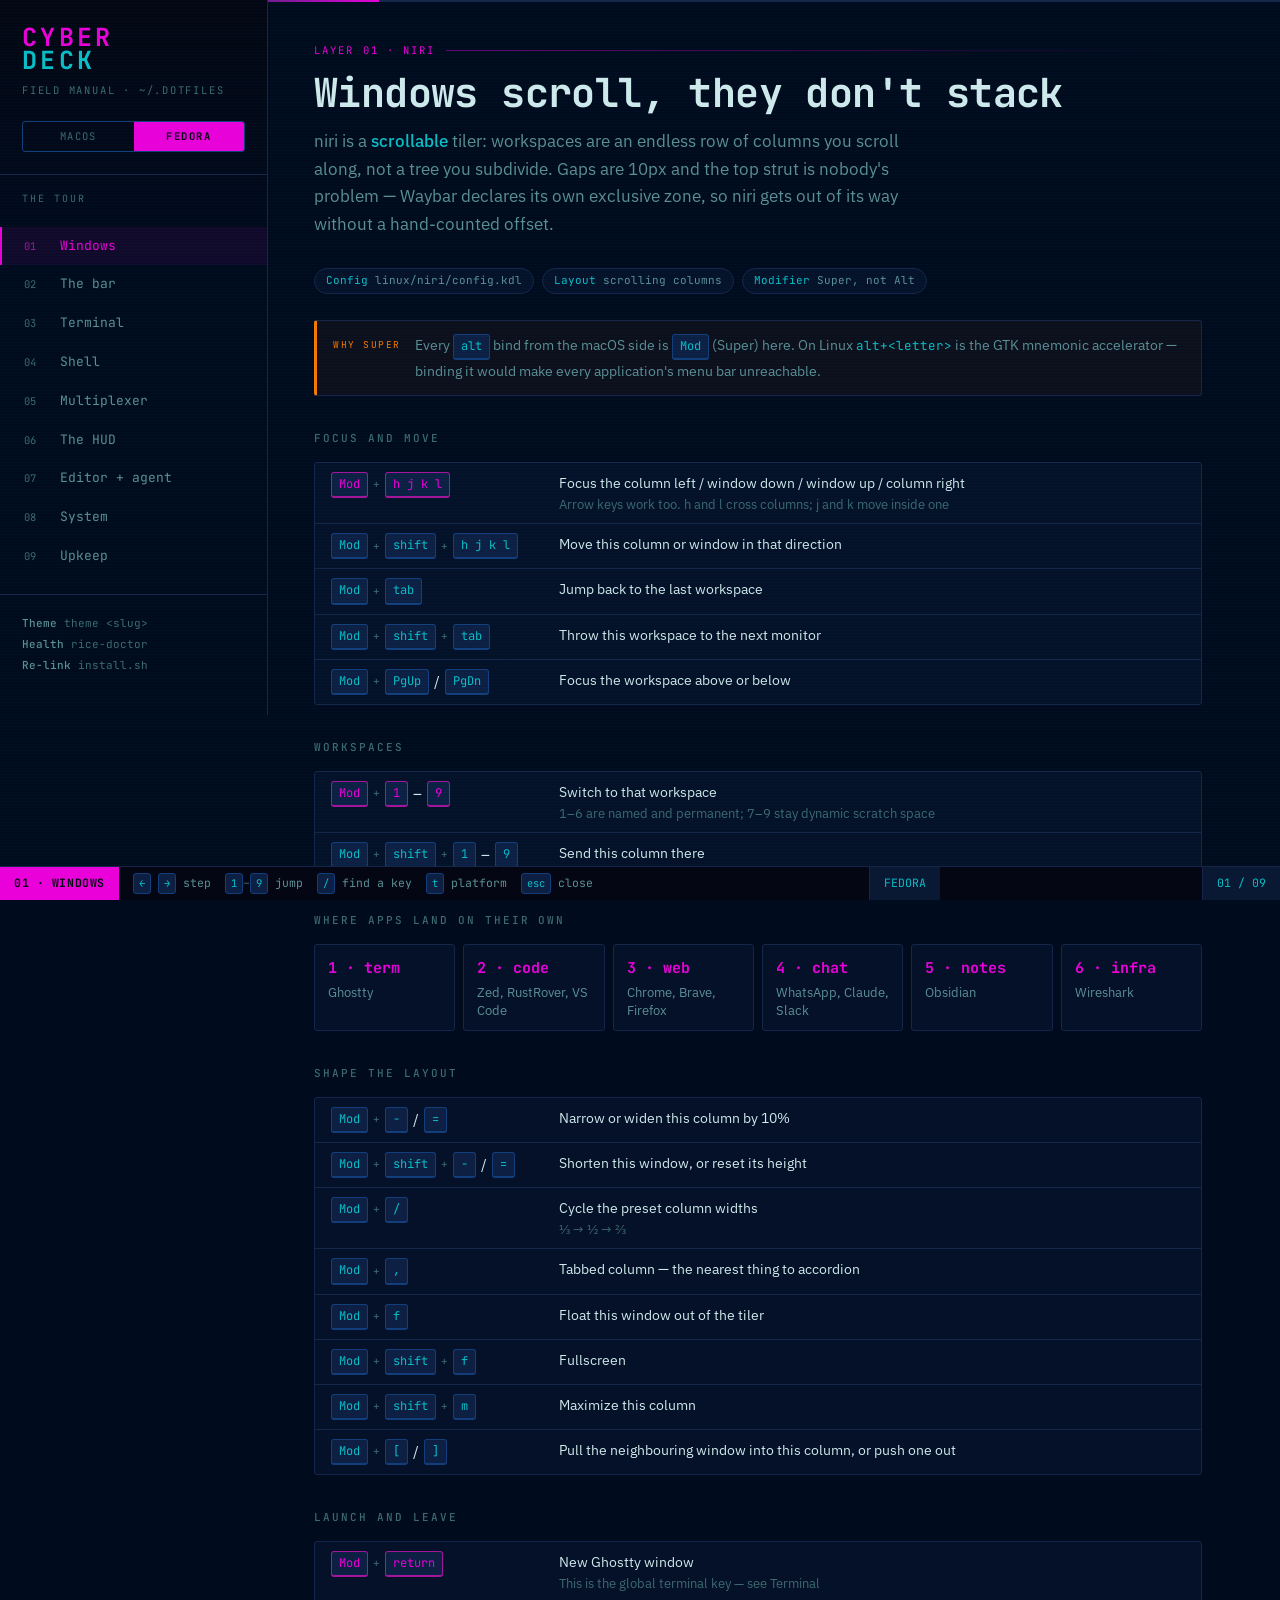
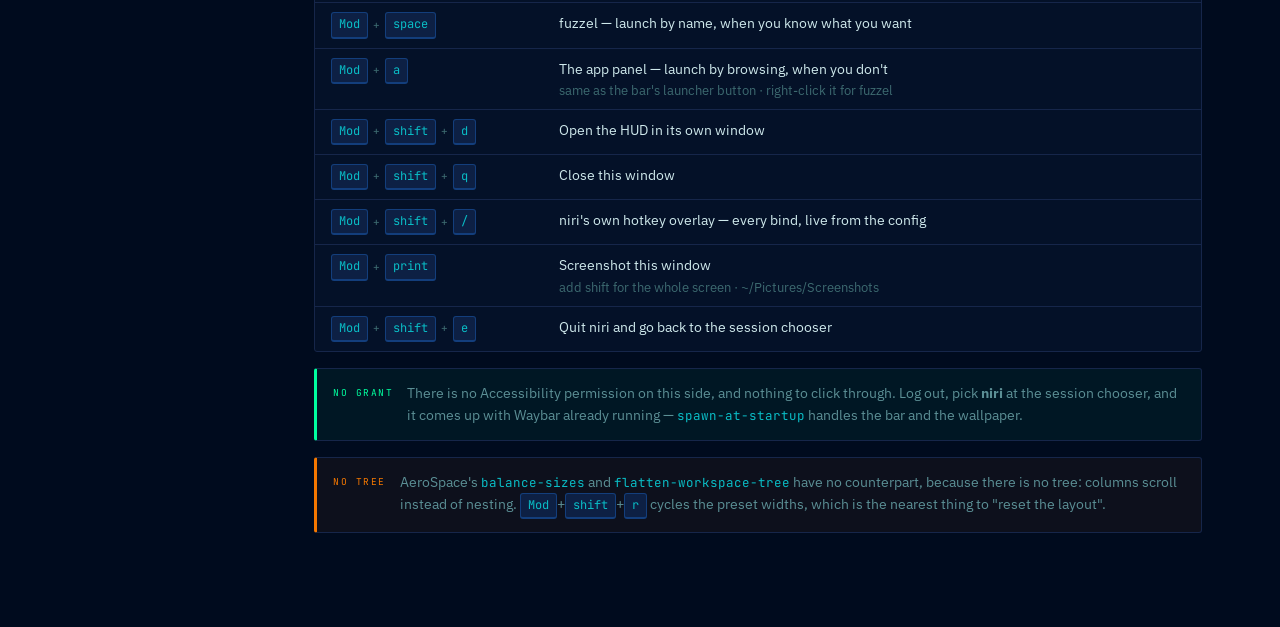
==== commit 8c7407fa: "Hang the launcher off the bar instead of over the screen The drawer went in as nwg-drawer ships it: " ====
--- a/docs/cyberdeck-manual.html
+++ b/docs/cyberdeck-manual.html
@@ -726,7 +726,8 @@
         <h2>Launch and leave</h2>
         <div class="keys">
           <div class="row"><div class="kseq"><kbd class="accent">Mod</kbd><span class="plus">+</span><kbd class="accent">return</kbd></div><div class="act">New Ghostty window <em>This is the global terminal key — see Terminal</em></div></div>
-          <div class="row"><div class="kseq"><kbd>Mod</kbd><span class="plus">+</span><kbd>space</kbd></div><div class="act">fuzzel — the application launcher</div></div>
+          <div class="row"><div class="kseq"><kbd>Mod</kbd><span class="plus">+</span><kbd>space</kbd></div><div class="act">fuzzel — launch by name, when you know what you want</div></div>
+          <div class="row"><div class="kseq"><kbd>Mod</kbd><span class="plus">+</span><kbd>a</kbd></div><div class="act">The app panel — launch by browsing, when you don't <em>same as the bar's launcher button · right-click it for fuzzel</em></div></div>
           <div class="row"><div class="kseq"><kbd>Mod</kbd><span class="plus">+</span><kbd>shift</kbd><span class="plus">+</span><kbd>d</kbd></div><div class="act">Open the HUD in its own window</div></div>
           <div class="row"><div class="kseq"><kbd>Mod</kbd><span class="plus">+</span><kbd>shift</kbd><span class="plus">+</span><kbd>q</kbd></div><div class="act">Close this window</div></div>
           <div class="row"><div class="kseq"><kbd>Mod</kbd><span class="plus">+</span><kbd>shift</kbd><span class="plus">+</span><kbd>/</kbd></div><div class="act">niri's own hotkey overlay — every bind, live from the config</div></div>
@@ -1136,7 +1137,7 @@
 
         <h2>What it touches</h2>
         <div class="keys">
-          <div class="row"><div class="kseq"><kbd>dnf</kbd></div><div class="act">niri, waybar, swaybg, fuzzel, zsh and the CLI layer — all from Fedora's own repos</div></div>
+          <div class="row"><div class="kseq"><kbd>dnf</kbd></div><div class="act">niri, waybar, swaybg, fuzzel, nwg-drawer, zsh and the CLI layer — all from Fedora's own repos</div></div>
           <div class="row"><div class="kseq"><kbd>tuned-ppd</kbd></div><div class="act">Enabled, for the power profiles GNOME reads <em>see the note below</em></div></div>
           <div class="row"><div class="kseq"><kbd>fwupd</kbd></div><div class="act">Refreshed and checked — Framework ships BIOS over LVFS, so this is the whole update path</div></div>
           <div class="row"><div class="kseq"><kbd>systemd --user</kbd></div><div class="act">One unit: the netwatch daemon that feeds the bar</div></div>
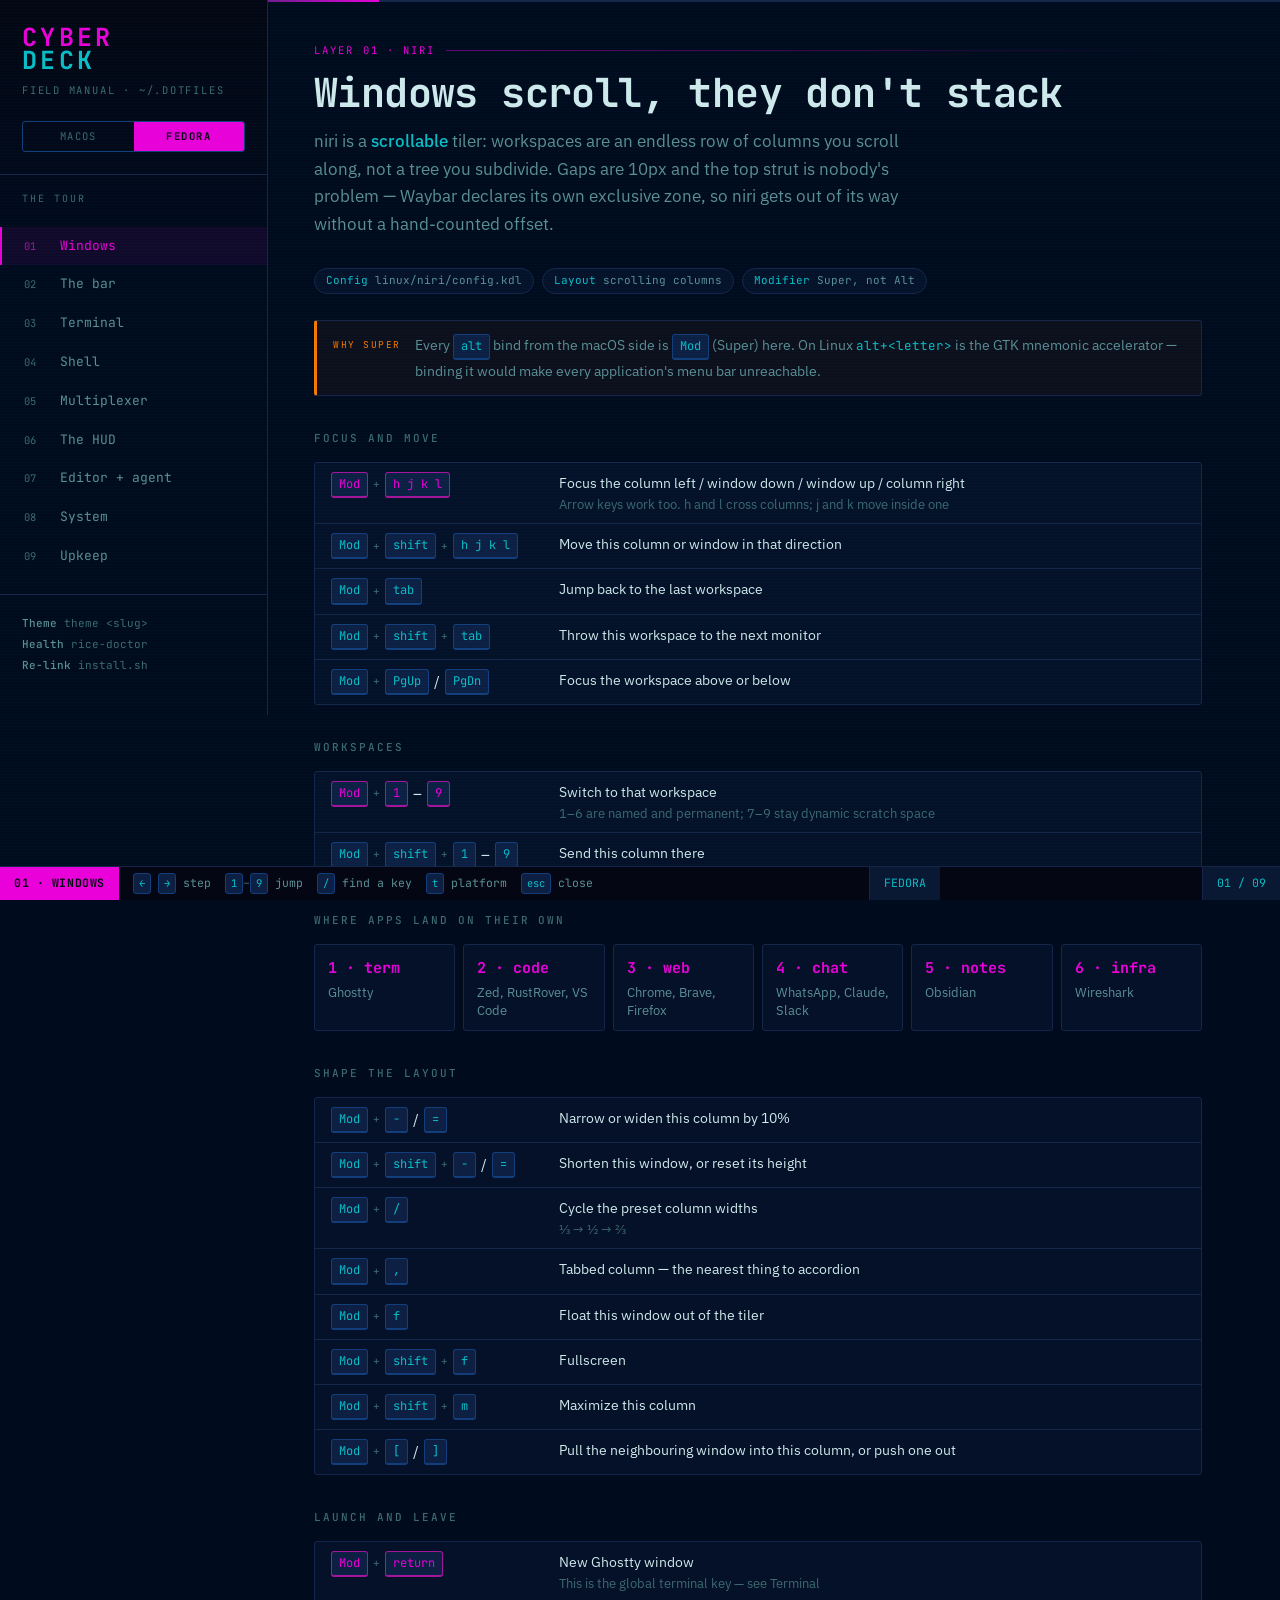
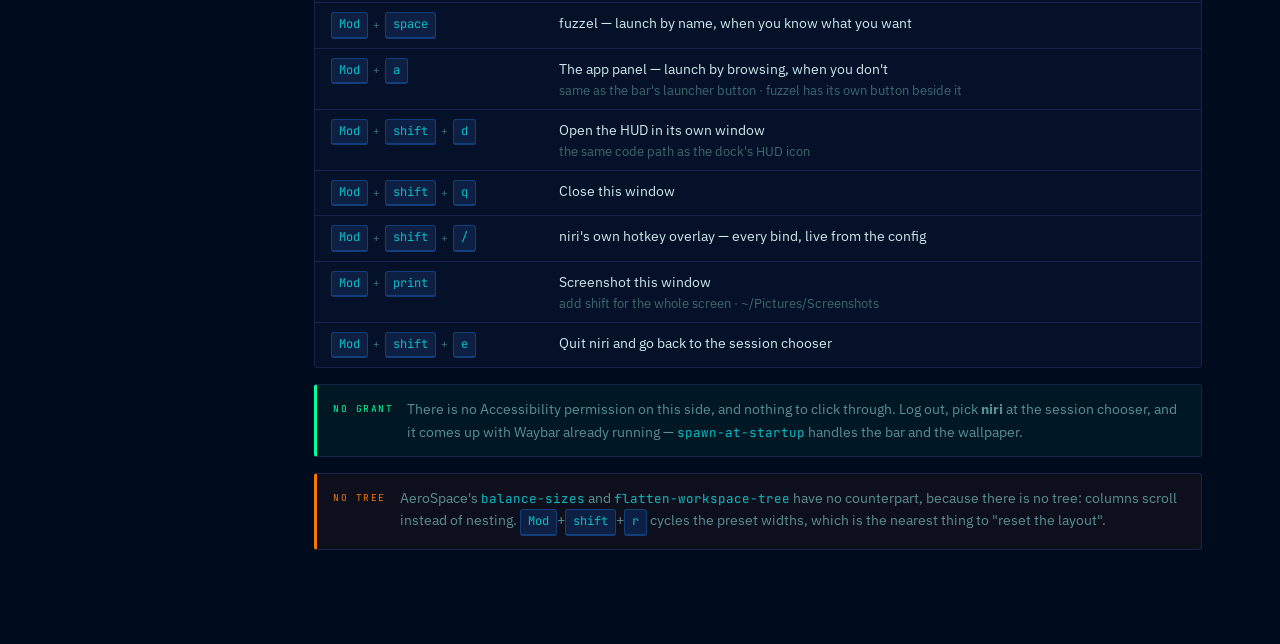
==== commit 2b608a60: "Give the bar a dock, and fix the PATH that made half of it useless The two launchers answered two qu" ====
--- a/docs/cyberdeck-manual.html
+++ b/docs/cyberdeck-manual.html
@@ -727,8 +727,8 @@
         <div class="keys">
           <div class="row"><div class="kseq"><kbd class="accent">Mod</kbd><span class="plus">+</span><kbd class="accent">return</kbd></div><div class="act">New Ghostty window <em>This is the global terminal key — see Terminal</em></div></div>
           <div class="row"><div class="kseq"><kbd>Mod</kbd><span class="plus">+</span><kbd>space</kbd></div><div class="act">fuzzel — launch by name, when you know what you want</div></div>
-          <div class="row"><div class="kseq"><kbd>Mod</kbd><span class="plus">+</span><kbd>a</kbd></div><div class="act">The app panel — launch by browsing, when you don't <em>same as the bar's launcher button · right-click it for fuzzel</em></div></div>
-          <div class="row"><div class="kseq"><kbd>Mod</kbd><span class="plus">+</span><kbd>shift</kbd><span class="plus">+</span><kbd>d</kbd></div><div class="act">Open the HUD in its own window</div></div>
+          <div class="row"><div class="kseq"><kbd>Mod</kbd><span class="plus">+</span><kbd>a</kbd></div><div class="act">The app panel — launch by browsing, when you don't <em>same as the bar's launcher button · fuzzel has its own button beside it</em></div></div>
+          <div class="row"><div class="kseq"><kbd>Mod</kbd><span class="plus">+</span><kbd>shift</kbd><span class="plus">+</span><kbd>d</kbd></div><div class="act">Open the HUD in its own window <em>the same code path as the dock's HUD icon</em></div></div>
           <div class="row"><div class="kseq"><kbd>Mod</kbd><span class="plus">+</span><kbd>shift</kbd><span class="plus">+</span><kbd>q</kbd></div><div class="act">Close this window</div></div>
           <div class="row"><div class="kseq"><kbd>Mod</kbd><span class="plus">+</span><kbd>shift</kbd><span class="plus">+</span><kbd>/</kbd></div><div class="act">niri's own hotkey overlay — every bind, live from the config</div></div>
           <div class="row"><div class="kseq"><kbd>Mod</kbd><span class="plus">+</span><kbd>print</kbd></div><div class="act">Screenshot this window <em>add shift for the whole screen · ~/Pictures/Screenshots</em></div></div>
@@ -800,7 +800,7 @@
         <div class="meta">
           <span class="chip"><b>Config</b> linux/waybar/config.jsonc</span>
           <span class="chip"><b>Feed</b> 127.0.0.1:9464</span>
-          <span class="chip"><b>Scripts</b> 2 of 7</span>
+          <span class="chip"><b>Bars</b> 2, one process</span>
         </div>
 
         <h2>What's up there</h2>
@@ -822,9 +822,31 @@
           <div class="cmd"><code>journalctl --user -u netwatch-metrics -f</code><span>Follow that daemon's log</span></div>
         </div>
 
+        <h2>The dock</h2>
+        <p>A second bar out of the same waybar, pinned to the bottom edge: the handful of applications you open every day, as a fixed target. fuzzel answers <em>I can name it</em>, the app panel answers <em>I can't</em>, and this answers <em>I open this every day and would rather not do either</em>. <code>linux/bin/dock</code> holds the list; the bar holds one item per slot.</p>
+        <div class="keys">
+          <div class="row"><div class="kseq"><kbd>󰆍 󰅩 󰖟 󰚩 󰎚 󰭹 󰉋</kbd></div><div class="act">Terminal, editor, browser, Claude, notes, chat, files <em>click to focus what is already open, or start it</em></div></div>
+          <div class="row"><div class="kseq"><kbd>󰕰 󰊢 󰡨 󱃾 󰌘</kbd></div><div class="act">HUD, git, containers, cluster, packet capture <em>everything right of the divider opens in a terminal, and answers blue</em></div></div>
+        </div>
+        <p>Everything right of the divider runs in a terminal, and gets its own app-id — <code>ghostty --class=com.mitchellh.ghostty-&lt;slot&gt;</code>, derived from the slot name. That is what keeps it out of the blanket <code>com.mitchellh.ghostty</code> rule that would file it on <code>term</code>, out of sight of the click that asked for it, and what makes the second click <em>focus</em> the HUD rather than attach a second tmux client to it and shrink the grid you were reading. Those windows open maximised, and the HUD opens at <code>--font-size=10</code>: the *watch tools each refuse to draw below 80×24, and three of them in one window at the configured 14 is 83×18 a pane.</p>
+
+        <p>Each slot names its candidates in preference order — <code>zed</code>, then <code>code</code>, then <code>rustrover</code>, then nvim in a terminal — and <strong>a slot that resolves nothing is not drawn</strong>. The dock is exactly as wide as the software this machine actually has, and grows an icon the day you install the next thing. A dock full of dead icons teaches you to stop aiming at it.</p>
+
+        <div class="cmds">
+          <div class="cmd"><code>dock list</code><span>Every slot, and what it resolved to on this machine</span></div>
+          <div class="cmd"><code>dock check</code><span>Resolution count, plus drift between the table and the bar</span></div>
+          <div class="cmd"><code>dock open &lt;slot&gt;</code><span>What a click does — focus if it is up, else launch</span></div>
+          <div class="cmd"><code>pkill -RTMIN+7 waybar</code><span>Re-probe the slots after installing something</span></div>
+        </div>
+
         <div class="note">
           <span class="tag">Reload</span>
-          <p>Waybar reloads on <code>SIGUSR2</code>, and <code>install.sh</code> sends it only on a run that actually rewrote something under <code>~/.config/waybar</code>. A re-link that changed nothing leaves the bar alone.</p>
+          <p>Waybar reloads on <code>SIGUSR2</code>, and <code>install.sh</code> sends it only on a run that actually rewrote something under <code>~/.config/waybar</code>. A re-link that changed nothing leaves the bar alone. The dock probes once at startup and then sits still — <code>SIGRTMIN+7</code> is what re-runs it, rather than twelve commands on a timer forever.</p>
+        </div>
+
+        <div class="note blocked">
+          <span class="tag">Session PATH</span>
+          <p>niri runs under <code>systemd --user</code>, whose PATH is <code>/usr/local/bin:/usr/bin</code> — and because Ghostty is single-instance, that one process runs every <code>ghostty -e &lt;tool&gt;</code> on the machine. So <code>ghostty -e btop</code> works and <code>ghostty -e hud</code> opens a window that dies, with nothing to say why. <code>linux/systemd/environment.d/cyberdeck.conf</code> puts <code>~/.cargo/bin</code>, <code>~/.local/bin</code> and the rice's own <code>common/bin</code> on the session PATH; it is read at login, so <code>rice-doctor</code> checks the running compositor rather than trusting that the link was enough.</p>
         </div>
 
         <div class="note good">
@@ -850,6 +872,8 @@
         <div class="only-macos">
         <div class="keys">
           <div class="row"><div class="kseq"><kbd class="accent">cmd</kbd><span class="plus">+</span><kbd class="accent">`</kbd></div><div class="act">Drop the quick terminal over whatever you're in <em>Global — works from any app</em></div></div>
+          <div class="row"><div class="kseq"><kbd>cmd</kbd><span class="plus">+</span><kbd>t</kbd></div><div class="act">New tab</div></div>
+          <div class="row"><div class="kseq"><kbd>cmd</kbd><span class="plus">+</span><kbd>n</kbd></div><div class="act">New window</div></div>
           <div class="row"><div class="kseq"><kbd>cmd</kbd><span class="plus">+</span><kbd>d</kbd></div><div class="act">Split right</div></div>
           <div class="row"><div class="kseq"><kbd>cmd</kbd><span class="plus">+</span><kbd>shift</kbd><span class="plus">+</span><kbd>d</kbd></div><div class="act">Split down</div></div>
           <div class="row"><div class="kseq"><kbd>cmd</kbd><span class="plus">+</span><kbd>shift</kbd><span class="plus">+</span><kbd>h j k l</kbd></div><div class="act">Move between splits <em>Unfocused splits dim to 72%</em></div></div>
@@ -859,6 +883,10 @@
         <div class="keys">
           <div class="row"><div class="kseq"><kbd class="accent">Mod</kbd><span class="plus">+</span><kbd class="accent">return</kbd></div><div class="act">New Ghostty window, from anywhere <em>The compositor's bind, not Ghostty's — see the note below</em></div></div>
           <div class="row"><div class="kseq"><kbd>ctrl</kbd><span class="plus">+</span><kbd>shift</kbd><span class="plus">+</span><kbd>`</kbd></div><div class="act">Toggle the quick terminal <em>Only from inside Ghostty</em></div></div>
+          <div class="row"><div class="kseq"><kbd>ctrl</kbd><span class="plus">+</span><kbd>shift</kbd><span class="plus">+</span><kbd>t</kbd></div><div class="act">New tab</div></div>
+          <div class="row"><div class="kseq"><kbd>ctrl</kbd><span class="plus">+</span><kbd>shift</kbd><span class="plus">+</span><kbd>n</kbd></div><div class="act">New window <em>Ghostty&#39;s own — Mod+return asks the compositor for one instead</em></div></div>
+          <div class="row"><div class="kseq"><kbd>ctrl</kbd><span class="plus">+</span><kbd>tab</kbd></div><div class="act">Next tab <em>ctrl+shift+tab for the previous one</em></div></div>
+          <div class="row"><div class="kseq"><kbd>alt</kbd><span class="plus">+</span><kbd>1</kbd></div><div class="act">Jump to tab 1 <em>through alt+9 · alt is free here, since the tiler is on Mod</em></div></div>
           <div class="row"><div class="kseq"><kbd>ctrl</kbd><span class="plus">+</span><kbd>shift</kbd><span class="plus">+</span><kbd>d</kbd></div><div class="act">Split right</div></div>
           <div class="row"><div class="kseq"><kbd>ctrl</kbd><span class="plus">+</span><kbd>alt</kbd><span class="plus">+</span><kbd>shift</kbd><span class="plus">+</span><kbd>d</kbd></div><div class="act">Split down</div></div>
           <div class="row"><div class="kseq"><kbd>ctrl</kbd><span class="plus">+</span><kbd>shift</kbd><span class="plus">+</span><kbd>h j k l</kbd></div><div class="act">Move between splits <em>Unfocused splits dim to 72%</em></div></div>
@@ -1012,9 +1040,24 @@
           <div class="hudpane" style="grid-column: span 2"><div class="t">diskwatch</div><div class="d">Read/write throughput, capacity, busiest files</div></div>
         </div>
 
+        <div class="keys">
+          <div class="row"><div class="kseq"><kbd class="accent">C-a</kbd><span class="plus">+</span><kbd class="accent">z</kbd></div><div class="act">Zoom the selected pane to the whole window — same keys again to put it back <em>tmux's own binding, unchanged</em></div></div>
+          <div class="row"><div class="kseq"><kbd>C-a</kbd><span class="plus">+</span><kbd>hjkl</kbd></div><div class="act">Move the selection between panes first</div></div>
+        </div>
+
+        <div class="note good">
+          <span class="tag">Zoom, then un-lite</span>
+          <p>Worth pairing the two: a pane in the grid is around 115×26, which is why <code>hud</code> starts every tool with <code>--lite</code>. Zoomed it is the full 232×53, so <kbd>L</kbd> (or <kbd>V</kbd> in syswatch and diskwatch) will now give you the full or dense view rather than a "terminal too small" line. Un-zoom and they go back to lite on their own.</p>
+        </div>
+
         <div class="note only-linux">
           <span class="tag">Three, not four</span>
           <p><strong>soundwatch is macOS-only</strong> — it binds a CoreAudio tap, and there is no Linux build. <code>hud</code> checks for it and builds a three-pane grid when it's absent, rather than opening a fourth pane that dies immediately. That's the same degradation any missing tool gets.</p>
+        </div>
+
+        <div class="note">
+          <span class="tag">One palette</span>
+          <p>The panes take their colours from the <em>terminal</em>, not from a theme file each tool ships — netwatch and diskwatch read the sixteen ANSI colours, so Ghostty hands them the palette for free. syswatch is the one exception: it defaults to its own <code>dark</code>, which is a good palette and not this one, and in the grid it reads as the tile with the wrong greens. <code>install.sh</code> seeds <code>theme = "terminal"</code> into <code>~/.config/syswatch/config.toml</code> — seeded rather than linked, because syswatch writes that file back when you change a setting from inside it (<kbd>T</kbd> cycles the theme). <code>rice-doctor</code> reports what the file says, not what was installed.</p>
         </div>
 
         <h2>Launching</h2>
@@ -1173,15 +1216,15 @@
           <div class="cmd"><code>rice-doctor</code><span>Check every layer; exits non-zero if one is down</span></div>
           <div class="cmd"><code>install.sh</code><span>Re-link every config. Idempotent</span></div>
           <div class="cmd"><code>theme</code><span>Which palette is active, and what else there is</span></div>
-          <div class="cmd"><code>theme blade</code><span>Switch — renders all 13 surfaces, re-links them, reloads what it can, and names what it can't</span></div>
+          <div class="cmd"><code>theme blade</code><span>Switch — renders all 16 surfaces, re-links them, reloads what it can, and names what it can't</span></div>
           <div class="cmd"><code>test/idempotent.sh</code><span>Run the real installer twice against a throwaway $HOME and fail if the second run writes anything</span></div>
-          <div class="cmd"><code>test/theme.sh</code><span>Render 8 themes × 13 surfaces and check the contract, the drift and the contrast floors</span></div>
+          <div class="cmd"><code>test/theme.sh</code><span>Render 8 themes × 16 surfaces and check the contract, the drift and the contrast floors</span></div>
           <div class="cmd"><code>rice-capture</code><span>Render all demo GIFs — <code>rice-capture hud</code> for just one</span></div>
         </div>
 
         <div class="note good">
           <span class="tag">One palette</span>
-          <p>Thirteen surfaces mirror the colours, in nine different notations — Ghostty's <code>#rrggbb</code>, SketchyBar's <code>0xAARRGGBB</code>, Zed's <code>#rrggbbaa</code>, CSS, ANSI truecolor triplets. They were mirrored <em>by hand</em> until the themes landed, which made eight palettes 104 files that could drift with nothing to catch it. Each one is a <code>.tmpl</code> beside its output now; <code>theme</code> renders them and <code>test/theme.sh</code> fails if a rendered file stops matching its template.</p>
+          <p>Sixteen surfaces mirror the colours, in nine different notations — Ghostty's <code>#rrggbb</code>, SketchyBar's <code>0xAARRGGBB</code>, Zed's <code>#rrggbbaa</code>, CSS, ANSI truecolor triplets. They were mirrored <em>by hand</em> until the themes landed, which made eight palettes 128 files that could drift with nothing to catch it. Each one is a <code>.tmpl</code> beside its output now; <code>theme</code> renders them and <code>test/theme.sh</code> fails if a rendered file stops matching its template.</p>
         </div>
 
         <h2>What the doctor looks at</h2>
